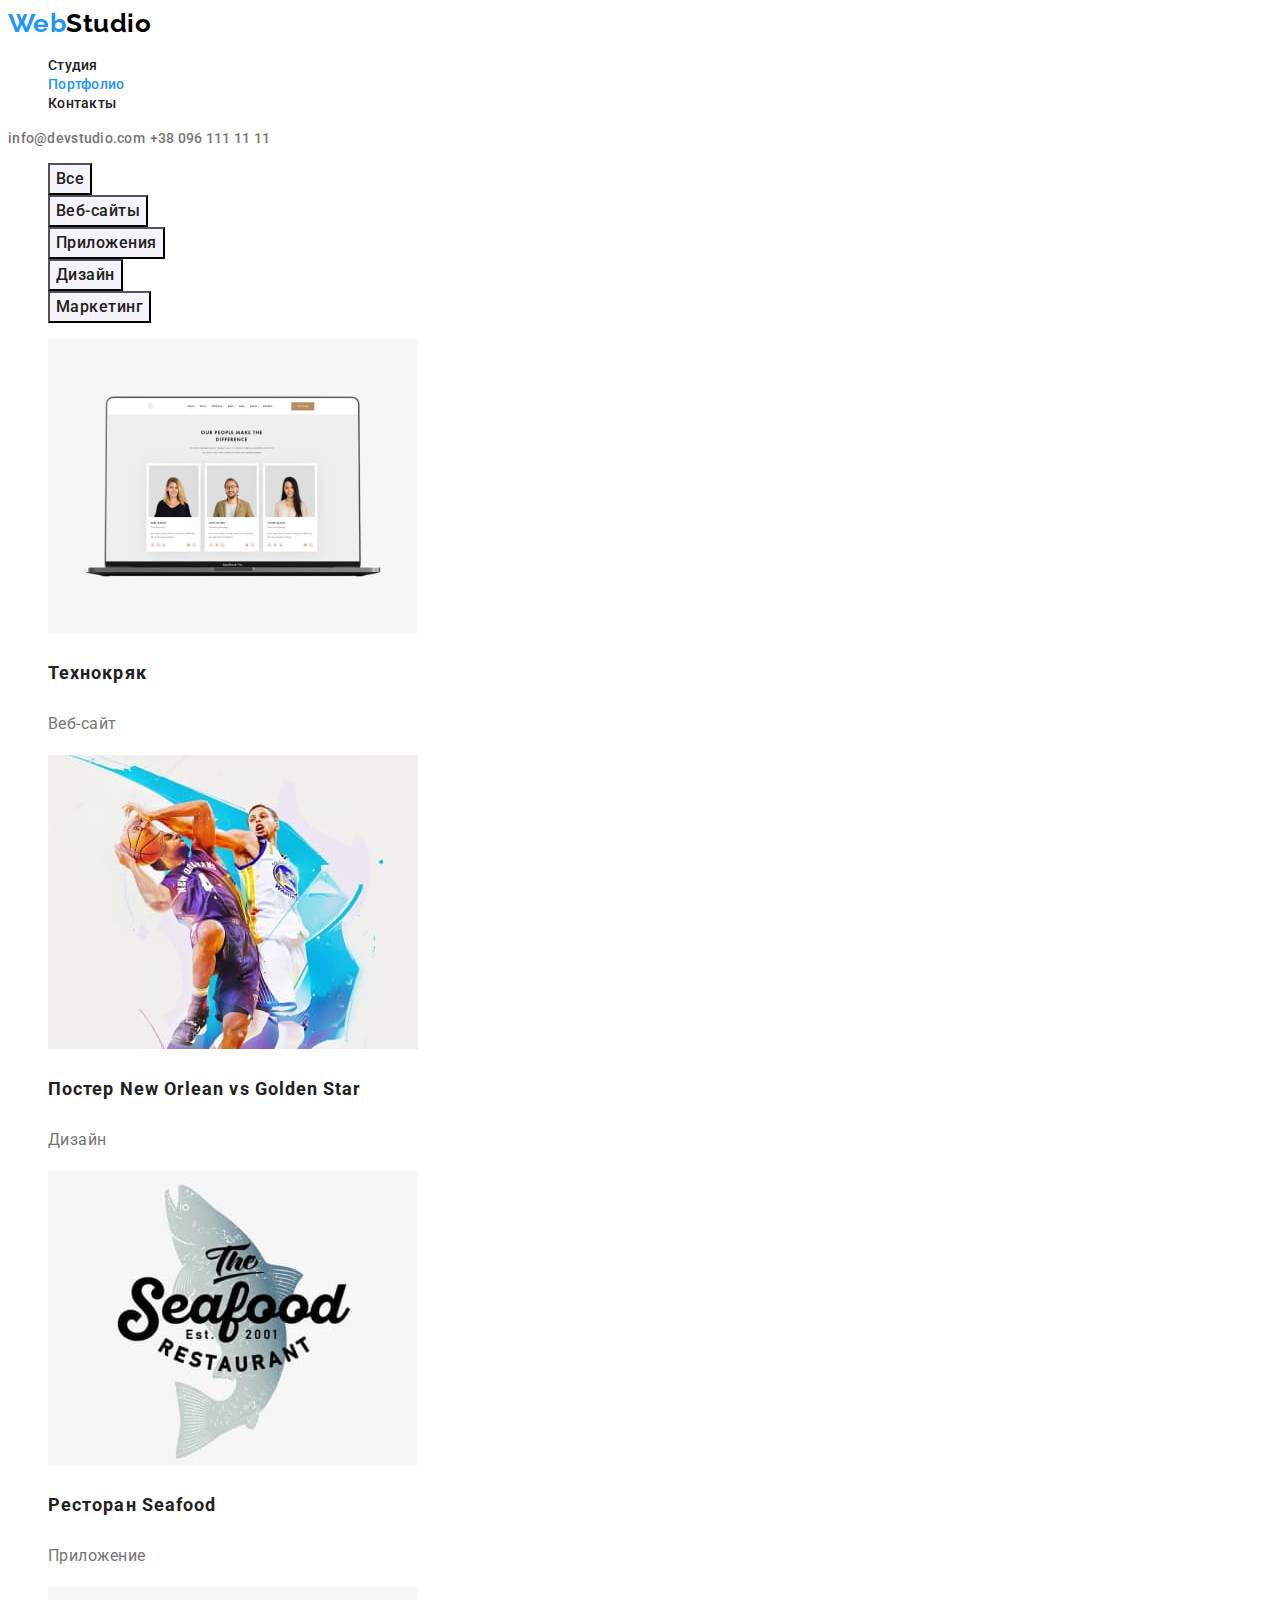
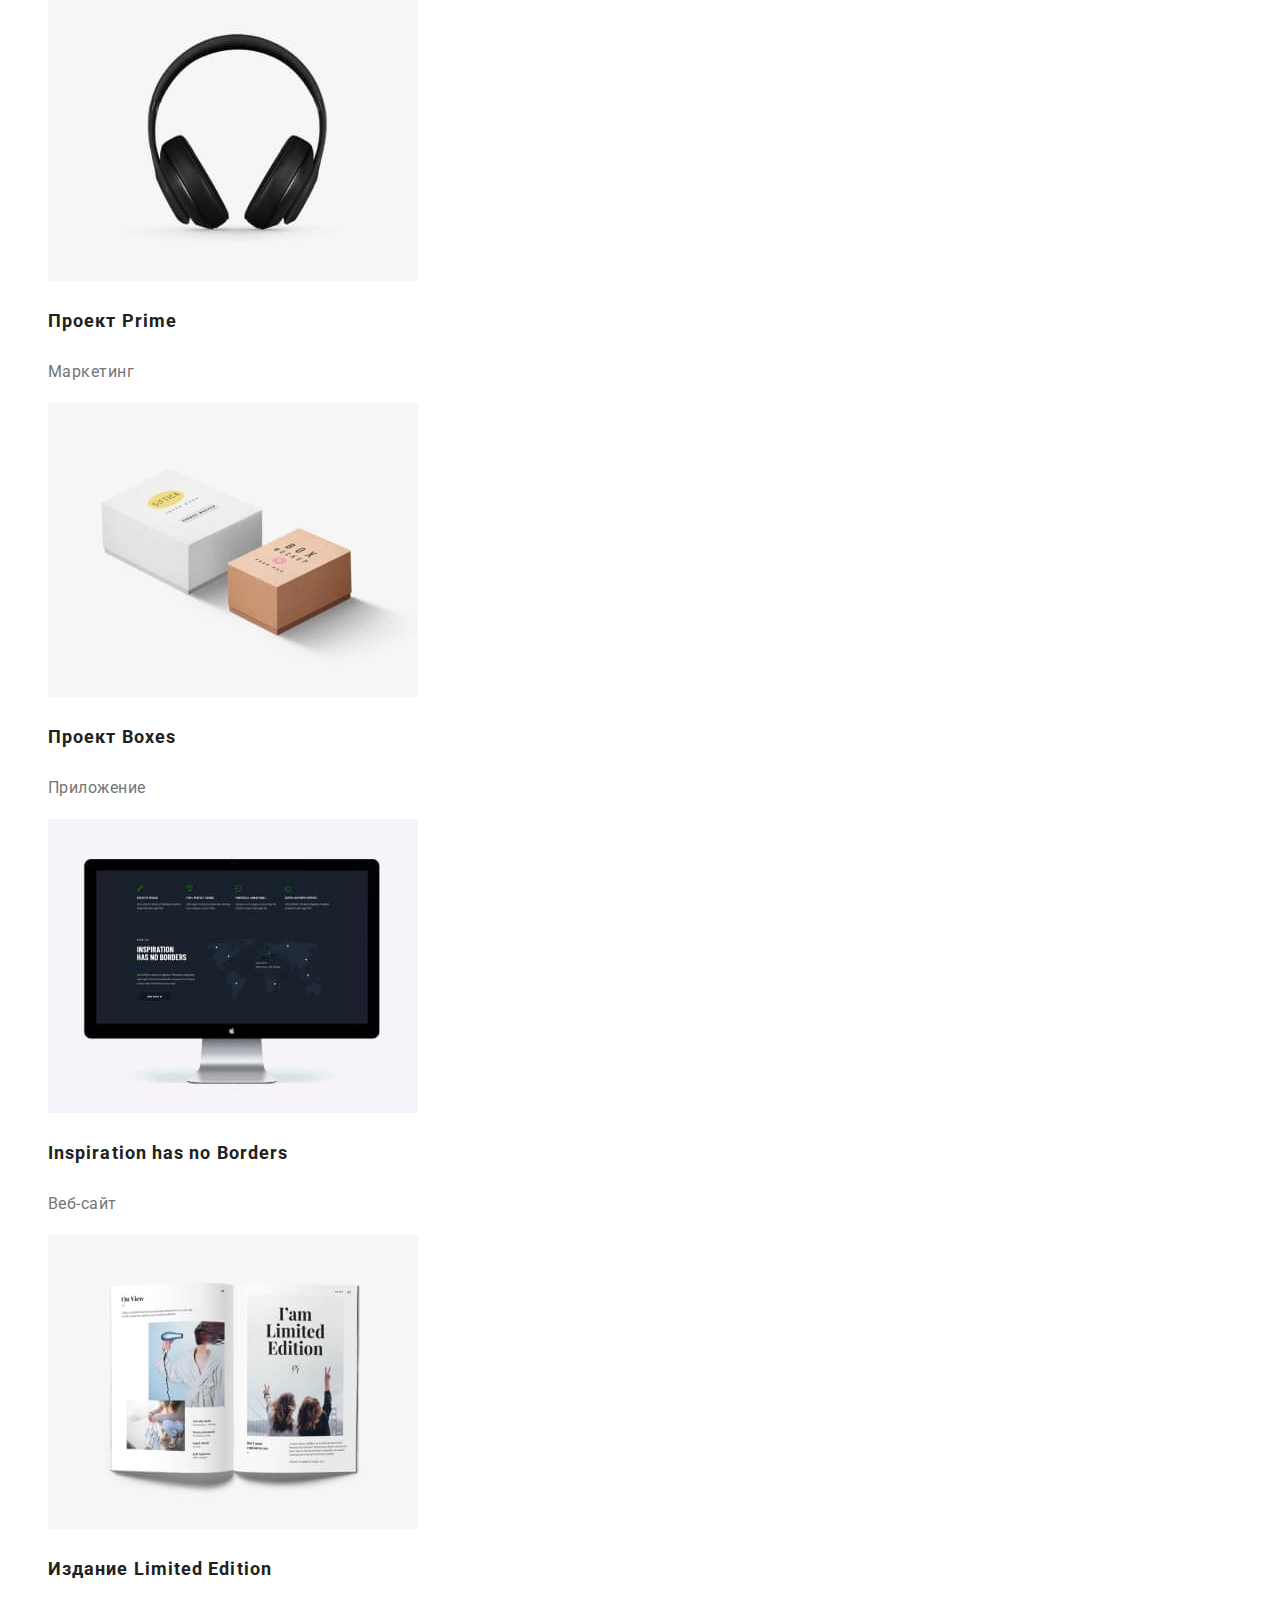
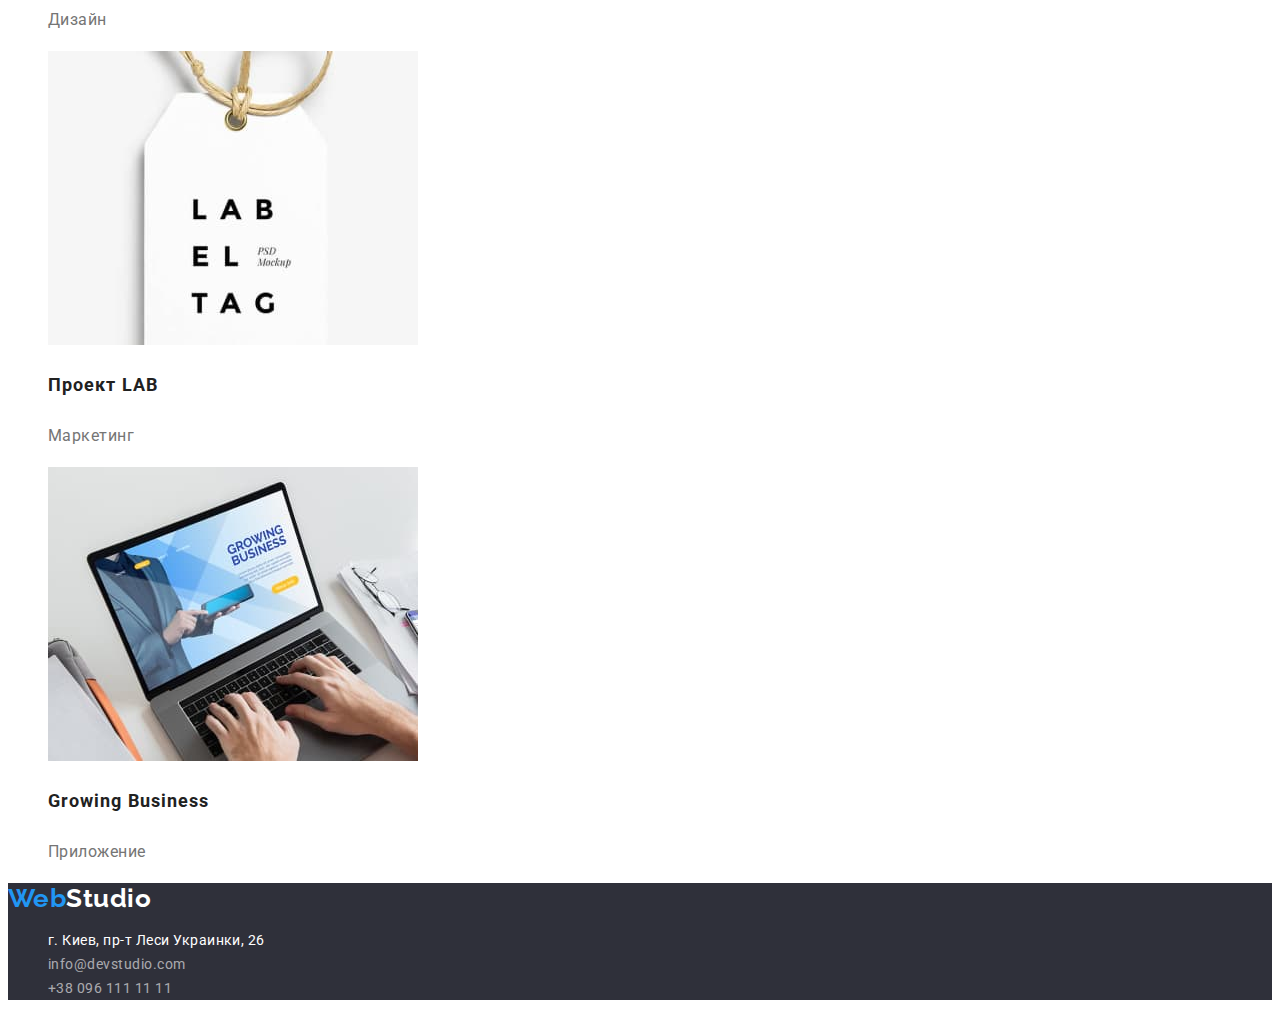
==== portfolio.html @ f166660f "Копирует все файлы и папки дз2" ====
<!DOCTYPE html>
<html lang="ru">

<head>
    <meta charset="UTF-8">
    <meta http-equiv="X-UA-Compatible" content="IE=edge">
    <meta name="viewport" content="width=device-width, initial-scale=1.0">
    <title>Портфолио</title>
    <link rel="preconnect" href="https://fonts.googleapis.com">
    <link rel="preconnect" href="https://fonts.gstatic.com" crossorigin>
    <link href="https://fonts.googleapis.com/css2?family=Raleway:wght@700&family=Roboto:wght@400;500;700;900&display=swap"
        rel="stylesheet">
    <link rel="stylesheet" href="./css/styles.css">   
</head>

<body>
    <header>
        <!--Шапка Сайта-->
        <nav>
            <a href="index.html" class="logo">Web<span class="logo-header">Studio</span></a>
            <ul class="site-nav list">
                <li> <a href="./index.html" class="link">Студия</a></li>
                <li> <a href="./portfolio.html" class="link current">Портфолио</a></li>
                <li> <a href="#" class="link">Контакты</a></li>
            </ul>
        </nav>
        <div class="contacts list">
            <a href="mailto:info@devstudio.com" class="link">info@devstudio.com</a>
            <a href="tel:+380961111111" class="link">+38 096 111 11 11</a>
        </div>
    </header>

    <main>
        <section class="section-potfolio">
            <h1 hidden>Портфолио</h1>
            <!-- Фильтр -->
            <h2 hidden >Фильтр</h2>
                <ul class="filters list">
                    <li><button class="button-primary">Все</button></li>
                    <li><button class="button-primary">Веб-сайты</button></li>
                    <li><button class="button-primary">Приложения</button></li>
                    <li><button class="button-primary">Дизайн</button></li>
                    <li><button class="button-primary">Маркетинг</button></li>
                </ul>
            <!--Деятельность-->       
            <h2 hidden class="activities-title">Направления деятельности</h2>
            <ul class="activities-list list">
                <li> <img class="activities-item-img" src="./images/portfo1.jpg" alt="Ноутбук с изображением троих людей" width="370">
                    <h3 class="activities-title">Технокряк</h3>
                    <p class="activities-item">Веб-сайт</p>
                </li>
                <li> <img class="activities-item-img" src="./images/portfo2.jpg" alt="Два игрока баскетбола" width="370">
                    <h3 class="activities-title">Постер <span lang="en">New Orlean vs Golden Star</span></h3>
                    <p class="activities-item">Дизайн</p>
                </li>
                <li> <img class="activities-item-img" src="./images/portfo3.jpg" alt="Логотип рыбного ресторана" width="370">
                    <h3 class="activities-title">Ресторан <span lang="en">Seafood</span></h3>
                    <p class="activities-item">Приложение</p>
                </li>
                <li> <img class="activities-item-img" src="./images/portfo4.jpg" alt="Наушники" width="370">
                    <h3 class="activities-title">Проект <span lang="en">Prime</span></h3>
                    <p class="activities-item">Маркетинг</p>
                </li>
                <li> <img class="activities-item-img" src="./images/portfo5.jpg" alt="Две коробки на столе" width="370">
                    <h3 class="activities-title">Проект <span lang="en">Boxes</span></h3>
                    <p class="activities-item">Приложение</p>
                </li>
                <li> <img class="activities-item-img" src="./images/portfo6.jpg" alt="Страничка сайта на мониторе" width="370">
                    <h3 class="activities-title" lang="en">Inspiration has no Borders</h3>
                    <p class="activities-item">Веб-сайт</p>
                </li>
                <li> <img class="activities-item-img" src="./images/portfo7.jpg" alt="Журнал в развороте" width="370">
                    <h3 class="activities-title">Издание <span lang="en">Limited Edition</span></h3>
                    <p class="activities-item">Дизайн</p>
                </li>
                <li> <img class="activities-item-img" src="./images/portfo8.jpg" alt="Изображение бирки с надписью" width="370">
                    <h3 class="activities-title">Проект <span lang="en">LAB</span></h3>
                    <p class="activities-item">Маркетинг</p>
                </li>
                <li> <img class="activities-item-img" src="./images/portfo9.jpg" alt="Ноутбук с картинкой рекламы приложения" width="370">
                    <h3 class="activities-title" lang="en">Growing Business</h3>
                    <p class="activities-item">Приложение</p>
                </li>
        
            </ul>
        </section>
    </main>

    <!--Подвал-->
    <footer class="footer">
        <a href="./index.html" class="logo" lang="en">Web<span class="logo-footer">Studio</span></a>
        <address class="footer-address">
            <ul class="footer-contacts list">
                <li><a href="https://goo.gl/maps/nZHNvtM2P8FYW9ou6" class="contacts-address" target="_blank" 
                        rel="noopener noreferrer">г. Киев, пр-т Леси Украинки, 26</a></li>
                <li><a href="mailto:info@devstudio.com" class="contacts-item link">info@devstudio.com</a></li>
                <li><a href="tel:+380961111111" class="contacts-item link">+38 096 111 11 11 </a></li>
            </ul>
    
        </address>
    </footer>


</body>

</html>
---- css/styles.css ----
:root {
  --primary-text-color: #757575;
  --primary-white-color: #ffffff;
  --title-text-color: #212121;
  --akcent-text-color: #2196f3;
  --background-color-btn: #f5f4fa;
  --background-color-footer: #2f303a;
}

/* -------------------Студия------------------- */
body {
  background-color: var(--primary-white-color);
  color: var(--primary-text-color);
  font-family: "Roboto", sans-serif;
  letter-spacing: 0.03em;
}

.list {
  list-style: none;
}
a {
  text-decoration: none;
}
.button {
  cursor: pointer;
}

/* -----------------Logo style---------------- */
.logo {
  color: var(--akcent-text-color);
  font-family: "Raleway", sans-serif;
  font-weight: 700;
  font-size: 26px;
  line-height: calc(31 / 26);
}
.logo-header {
  color: rgba(0, 0, 0, 1);
}
.logo-footer {
  background-color: var(--background-color-footer);
  color: rgba(255, 255, 255, 1);
}

/*------------------- Site nav ----------------*/
.site-nav .link {
  font-weight: 500;
  font-size: 14px;
  line-height: calc(16 / 14);
  letter-spacing: 0.02em;
  color: var(--title-text-color);
}

/*------------------- Contacts ----------------*/
.contacts .link {
  font-weight: 500;
  font-size: 14px;
  line-height: calc(16 / 14);
  letter-spacing: 0.02em;
  color: var(--primary-text-color);
}
.link:hover,
.link:focus,
.link.current {
  color: var(--akcent-text-color);
}

/*----------------- Hero -----------------*/
.hero {
  background-color: var(--background-color-footer);
  text-align: center;
}
.hero-title {
  font-weight: 900;
  font-size: 44px;
  line-height: calc(60 / 44);
  text-align: center;
  letter-spacing: 0.06em;
  text-transform: uppercase;
  color: var(--primary-white-color);
}
.button-secondary {
  display: flex;
  align-items: center;

  font-family: inherit;
  font-weight: 700;
  font-size: 16px;
  line-height: calc(30 / 16);
  text-align: center;
  letter-spacing: 0.06em;
  color: var(--primary-white-color);
  background-color: var(--akcent-text-color);
}

/*----------------- Button ------------------*/

.button-secondary:hover,
.button-secondary:focus {
  color: var(--primary-white-color);
  background-color: #188ce8;
}

/*----------------- Sections --------------*/
.section-title {
  font-weight: 700;
  font-size: 36px;
  line-height: calc(42 / 36);
  text-align: center;
  color: var(--title-text-color);
}

/*------------------ Features -------------*/
.feature-list .feature-title {
  font-style: normal;
  font-weight: 700;
  font-size: 14px;
  line-height: calc(16 / 14);
  text-transform: uppercase;
  color: var(--title-text-color);
}
.feature-list .feature-item {
  font-size: 14px;
  line-height: calc(24 / 14);
  color: var(--primary-text-color);
}

/*------------------- Team -----------------*/
.team-list .team-title {
  font-weight: 500;
  font-size: 16px;
  line-height: calc(19 / 16);
  text-align: center;
  color: var(--title-text-color);
}
.team-list .team-item {
  font-size: 16px;
  line-height: calc(19 / 16);
  text-align: center;
  color: var(--primary-text-color);
}
/*------------------- Footer ----------------*/
.footer {
  background-color: var(--background-color-footer);
}
.footer-contacts {
  font-style: normal;
  font-size: 14px;
  line-height: calc(24 / 14);
  text-decoration: none;
  /* color: var(--primary-white-color); */
}
.contacts-address {
  color: var(--primary-white-color);
}
.contacts-item {
  color: rgba(255, 255, 255, 0.6);
}
/* ____________________________________________ */
/*---------------- Портфолио ------------------*/

.button-primary {
  font-family: inherit;
  font-weight: 500;
  font-size: 16px;
  line-height: calc(26 / 16);
  text-align: center;
  letter-spacing: 0.03em;
  background-color: var(--background-color-btn);
  color: var(--title-text-color);
}
.button-primary:hover,
.button-primary:focus {
  background-color: var(--akcent-text-color);
  color: var(--primary-white-color);
}
/*----------- Направления деятельности --------*/

.activities-title {
  font-weight: 700;
  font-size: 18px;
  line-height: calc(36 / 18);
  letter-spacing: 0.06em;
  color: var(--title-text-color);
}
.activities-item {
  font-size: 16px;
  line-height: calc(30 / 16);
  color: var(--primary-text-color);
}
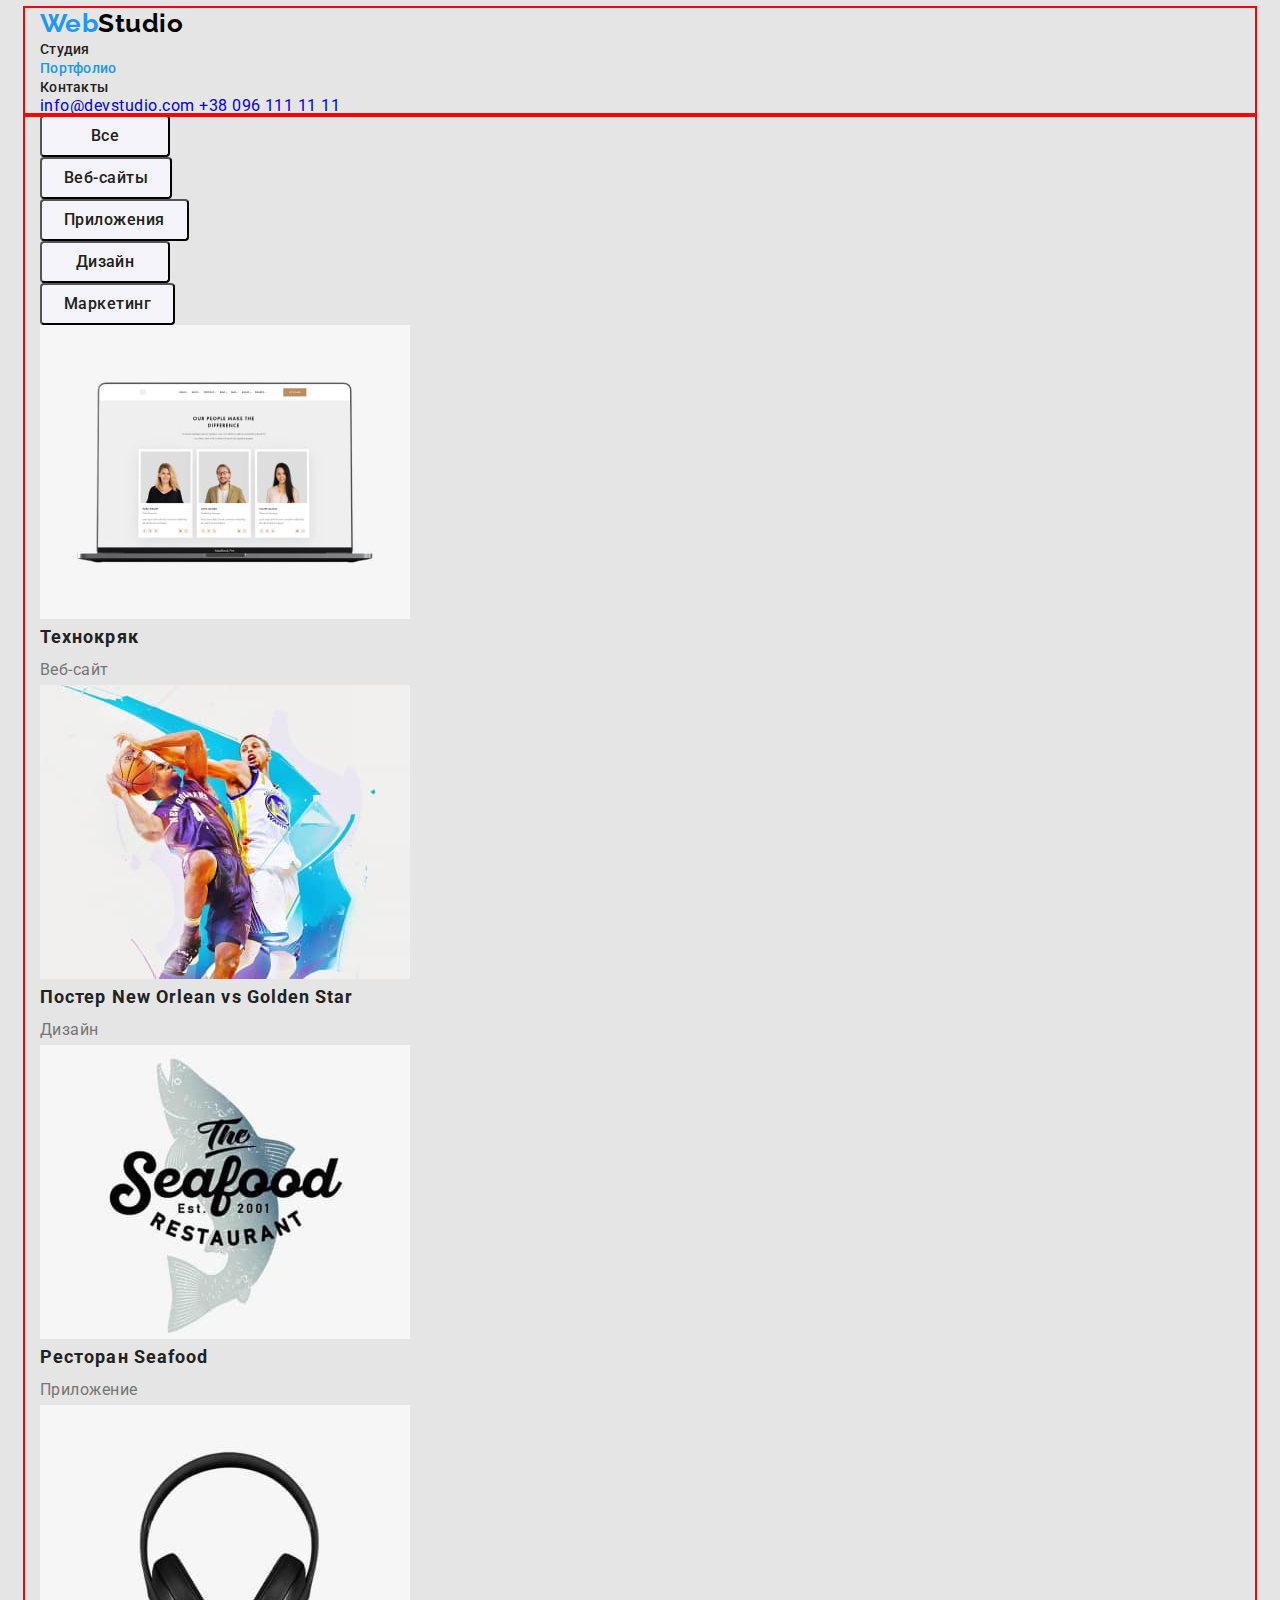
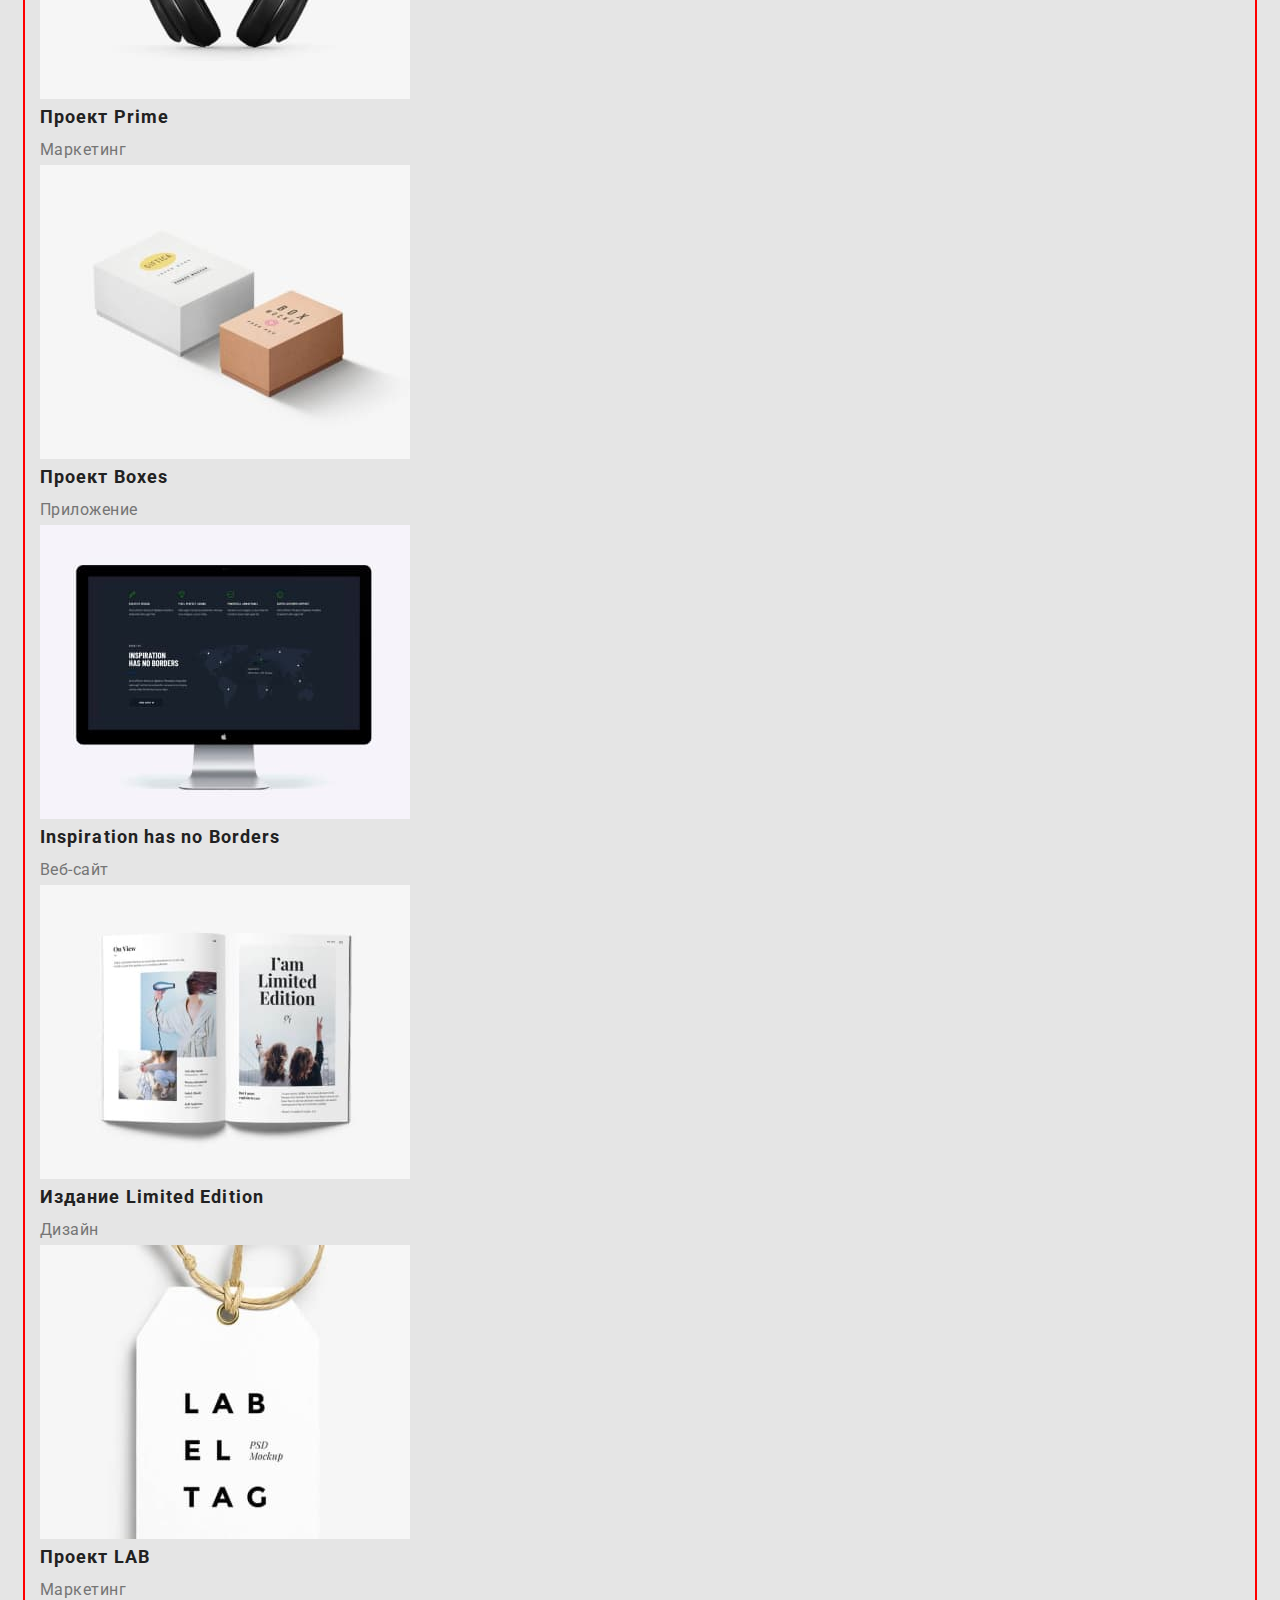
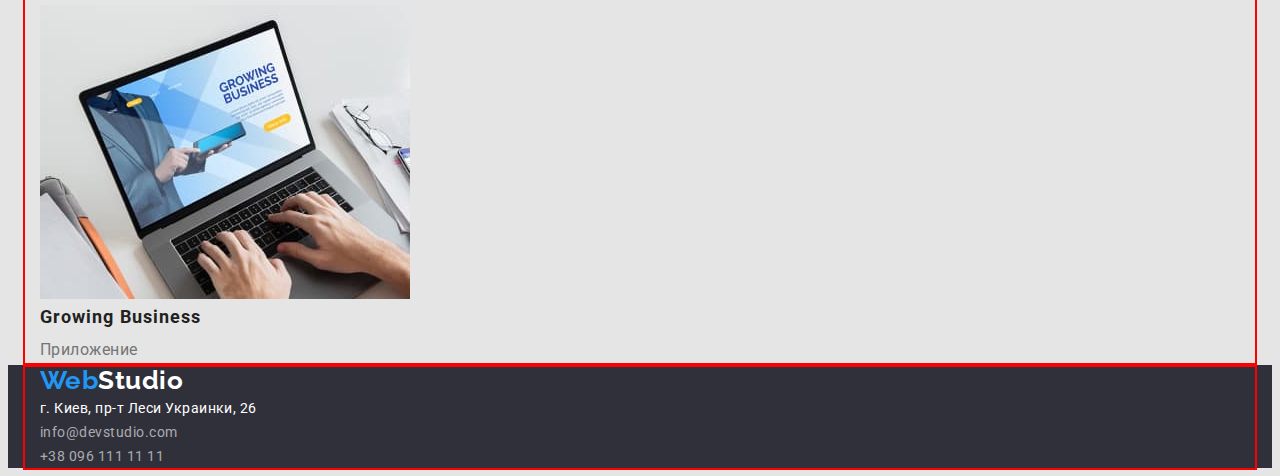
==== commit bd1c9947: "Добавляет блочную структуру документа с отступами" ====
--- a/portfolio.html
+++ b/portfolio.html
@@ -10,92 +10,101 @@
     <link rel="preconnect" href="https://fonts.gstatic.com" crossorigin>
     <link href="https://fonts.googleapis.com/css2?family=Raleway:wght@700&family=Roboto:wght@400;500;700;900&display=swap"
         rel="stylesheet">
+    <link rel="stylesheet" href="https://cdnjs.cloudflare.com/ajax/libs/modern-normalize/1.1.0/modern-normalize.min.css"
+        integrity="sha512-wpPYUAdjBVSE4KJnH1VR1HeZfpl1ub8YT/NKx4PuQ5NmX2tKuGu6U/JRp5y+Y8XG2tV+wKQpNHVUX03MfMFn9Q=="
+        crossorigin="anonymous" referrerpolicy="no-referrer" />
     <link rel="stylesheet" href="./css/styles.css">   
 </head>
 
 <body>
     <header>
+        <div class="container">
         <!--Шапка Сайта-->
-        <nav>
-            <a href="index.html" class="logo">Web<span class="logo-header">Studio</span></a>
-            <ul class="site-nav list">
-                <li> <a href="./index.html" class="link">Студия</a></li>
-                <li> <a href="./portfolio.html" class="link current">Портфолио</a></li>
-                <li> <a href="#" class="link">Контакты</a></li>
-            </ul>
-        </nav>
-        <div class="contacts list">
-            <a href="mailto:info@devstudio.com" class="link">info@devstudio.com</a>
-            <a href="tel:+380961111111" class="link">+38 096 111 11 11</a>
+            <nav>
+                <a href="index.html" class="logo">Web<span class="logo-header">Studio</span></a>
+                <ul class="site-nav list">
+                    <li> <a href="./index.html" class="link">Студия</a></li>
+                    <li> <a href="./portfolio.html" class="link current">Портфолио</a></li>
+                    <li> <a href="#" class="link">Контакты</a></li>
+                </ul>
+            </nav>
+            <div class="contacts list">
+                <a href="mailto:info@devstudio.com" class="link">info@devstudio.com</a>
+                <a href="tel:+380961111111" class="link">+38 096 111 11 11</a>
+            </div>
         </div>
     </header>
 
     <main>
-        <section class="section-potfolio">
-            <h1 hidden>Портфолио</h1>
-            <!-- Фильтр -->
-            <h2 hidden >Фильтр</h2>
-                <ul class="filters list">
-                    <li><button class="button-primary">Все</button></li>
-                    <li><button class="button-primary">Веб-сайты</button></li>
-                    <li><button class="button-primary">Приложения</button></li>
-                    <li><button class="button-primary">Дизайн</button></li>
-                    <li><button class="button-primary">Маркетинг</button></li>
+        <div class="container">
+            <section class="section-potfolio">
+                <h1 hidden>Портфолио</h1>
+                <!-- Фильтр -->
+                <h2 hidden >Фильтр</h2>
+                    <ul class="filters list">
+                        <li><button class="button primary">Все</button></li>
+                        <li><button class="button primary">Веб-сайты</button></li>
+                        <li><button class="button primary">Приложения</button></li>
+                        <li><button class="button primary">Дизайн</button></li>
+                        <li><button class="button primary">Маркетинг</button></li>
+                    </ul>
+                <!--Деятельность-->       
+                <h2 hidden class="activities-title">Направления деятельности</h2>
+                <ul class="activities-list list">
+                    <li> <img class="activities-item-img" src="./images/portfo1.jpg" alt="Ноутбук с изображением троих людей" width="370">
+                        <h3 class="activities-item-title">Технокряк</h3>
+                        <p class="activities-item-text">Веб-сайт</p>
+                    </li>
+                    <li> <img class="activities-item-img" src="./images/portfo2.jpg" alt="Два игрока баскетбола" width="370">
+                        <h3 class="activities-item-title">Постер <span lang="en">New Orlean vs Golden Star</span></h3>
+                        <p class="activities-item-text">Дизайн</p>
+                    </li>
+                    <li> <img class="activities-item-img" src="./images/portfo3.jpg" alt="Логотип рыбного ресторана" width="370">
+                        <h3 class="activities-item-title">Ресторан <span lang="en">Seafood</span></h3>
+                        <p class="activities-item-text">Приложение</p>
+                    </li>
+                    <li> <img class="activities-item-img" src="./images/portfo4.jpg" alt="Наушники" width="370">
+                        <h3 class="activities-item-title">Проект <span lang="en">Prime</span></h3>
+                        <p class="activities-item-text">Маркетинг</p>
+                    </li>
+                    <li> <img class="activities-item-img" src="./images/portfo5.jpg" alt="Две коробки на столе" width="370">
+                        <h3 class="activities-item-title">Проект <span lang="en">Boxes</span></h3>
+                        <p class="activities-item-text">Приложение</p>
+                    </li>
+                    <li> <img class="activities-item-img" src="./images/portfo6.jpg" alt="Страничка сайта на мониторе" width="370">
+                        <h3 class="activities-item-title" lang="en">Inspiration has no Borders</h3>
+                        <p class="activities-item-text">Веб-сайт</p>
+                    </li>
+                    <li> <img class="activities-item-img" src="./images/portfo7.jpg" alt="Журнал в развороте" width="370">
+                        <h3 class="activities-item-title">Издание <span lang="en">Limited Edition</span></h3>
+                        <p class="activities-item-text">Дизайн</p>
+                    </li>
+                    <li> <img class="activities-item-img" src="./images/portfo8.jpg" alt="Изображение бирки с надписью" width="370">
+                        <h3 class="activities-item-title">Проект <span lang="en">LAB</span></h3>
+                        <p class="activities-item-text">Маркетинг</p>
+                    </li>
+                    <li> <img class="activities-item-img" src="./images/portfo9.jpg" alt="Ноутбук с картинкой рекламы приложения" width="370">
+                        <h3 class="activities-item-title" lang="en">Growing Business</h3>
+                        <p class="activities-item-text">Приложение</p>
+                    </li>
+            
                 </ul>
-            <!--Деятельность-->       
-            <h2 hidden class="activities-title">Направления деятельности</h2>
-            <ul class="activities-list list">
-                <li> <img class="activities-item-img" src="./images/portfo1.jpg" alt="Ноутбук с изображением троих людей" width="370">
-                    <h3 class="activities-title">Технокряк</h3>
-                    <p class="activities-item">Веб-сайт</p>
-                </li>
-                <li> <img class="activities-item-img" src="./images/portfo2.jpg" alt="Два игрока баскетбола" width="370">
-                    <h3 class="activities-title">Постер <span lang="en">New Orlean vs Golden Star</span></h3>
-                    <p class="activities-item">Дизайн</p>
-                </li>
-                <li> <img class="activities-item-img" src="./images/portfo3.jpg" alt="Логотип рыбного ресторана" width="370">
-                    <h3 class="activities-title">Ресторан <span lang="en">Seafood</span></h3>
-                    <p class="activities-item">Приложение</p>
-                </li>
-                <li> <img class="activities-item-img" src="./images/portfo4.jpg" alt="Наушники" width="370">
-                    <h3 class="activities-title">Проект <span lang="en">Prime</span></h3>
-                    <p class="activities-item">Маркетинг</p>
-                </li>
-                <li> <img class="activities-item-img" src="./images/portfo5.jpg" alt="Две коробки на столе" width="370">
-                    <h3 class="activities-title">Проект <span lang="en">Boxes</span></h3>
-                    <p class="activities-item">Приложение</p>
-                </li>
-                <li> <img class="activities-item-img" src="./images/portfo6.jpg" alt="Страничка сайта на мониторе" width="370">
-                    <h3 class="activities-title" lang="en">Inspiration has no Borders</h3>
-                    <p class="activities-item">Веб-сайт</p>
-                </li>
-                <li> <img class="activities-item-img" src="./images/portfo7.jpg" alt="Журнал в развороте" width="370">
-                    <h3 class="activities-title">Издание <span lang="en">Limited Edition</span></h3>
-                    <p class="activities-item">Дизайн</p>
-                </li>
-                <li> <img class="activities-item-img" src="./images/portfo8.jpg" alt="Изображение бирки с надписью" width="370">
-                    <h3 class="activities-title">Проект <span lang="en">LAB</span></h3>
-                    <p class="activities-item">Маркетинг</p>
-                </li>
-                <li> <img class="activities-item-img" src="./images/portfo9.jpg" alt="Ноутбук с картинкой рекламы приложения" width="370">
-                    <h3 class="activities-title" lang="en">Growing Business</h3>
-                    <p class="activities-item">Приложение</p>
-                </li>
-        
-            </ul>
-        </section>
+            </section>
+        </div>
     </main>
 
     <!--Подвал-->
     <footer class="footer">
-        <a href="./index.html" class="logo" lang="en">Web<span class="logo-footer">Studio</span></a>
-        <address class="footer-address">
-            <ul class="footer-contacts list">
-                <li><a href="https://goo.gl/maps/nZHNvtM2P8FYW9ou6" class="contacts-address" target="_blank" 
-                        rel="noopener noreferrer">г. Киев, пр-т Леси Украинки, 26</a></li>
-                <li><a href="mailto:info@devstudio.com" class="contacts-item link">info@devstudio.com</a></li>
-                <li><a href="tel:+380961111111" class="contacts-item link">+38 096 111 11 11 </a></li>
-            </ul>
+        <div class="container">
+            <a href="./index.html" class="logo" lang="en">Web<span class="logo-footer">Studio</span></a>
+            <address class="footer-address">
+                <ul class="footer-contacts list">
+                    <li><a href="https://goo.gl/maps/nZHNvtM2P8FYW9ou6" class="contacts-address" target="_blank" 
+                            rel="noopener noreferrer">г. Киев, пр-т Леси Украинки, 26</a></li>
+                    <li><a href="mailto:info@devstudio.com" class="contacts-item link">info@devstudio.com</a></li>
+                    <li><a href="tel:+380961111111" class="contacts-item link">+38 096 111 11 11 </a></li>
+                </ul>
+        </div>
     
         </address>
     </footer>
--- a/css/styles.css
+++ b/css/styles.css
@@ -4,12 +4,31 @@
   --title-text-color: #212121;
   --akcent-text-color: #2196f3;
   --background-color-btn: #f5f4fa;
+  --background-color-body: #e5e5e5;
+  --background-color-header: #ffffff;
   --background-color-footer: #2f303a;
 }
 
-/* -------------------Студия------------------- */
+p,
+h1,
+h2,
+h3,
+h4,
+h5,
+h6 {
+  margin: 0;
+}
+ul {
+  margin: 0;
+  padding: 0;
+}
+img {
+  display: block;
+}
+
+/* ---------------Студия-------------- */
 body {
-  background-color: var(--primary-white-color);
+  background-color: var(--background-color-body);
   color: var(--primary-text-color);
   font-family: "Roboto", sans-serif;
   letter-spacing: 0.03em;
@@ -21,11 +40,23 @@
 a {
   text-decoration: none;
 }
+.container {
+  width: 1200px;
+  padding-left: 15px;
+  padding-right: 15px;
+  margin: 0 auto;
+  outline: 2px solid red;
+}
+
 .button {
+  display: inline-block;
   cursor: pointer;
-}
-
-/* -----------------Logo style---------------- */
+  border-radius: 4px;
+  min-width: 130px;
+  text-align: center;
+}
+
+/* --------------Logo style------------- */
 .logo {
   color: var(--akcent-text-color);
   font-family: "Raleway", sans-serif;
@@ -41,7 +72,14 @@
   color: rgba(255, 255, 255, 1);
 }
 
-/*------------------- Site nav ----------------*/
+/*-------------- Header --------------*/
+/* .page-header {
+  display: inline-block;
+  width: 1600px;
+  height: 80px;
+  background-color: var(--background-color-header);
+} */
+/*-------------- Site nav --------------*/
 .site-nav .link {
   font-weight: 500;
   font-size: 14px;
@@ -50,26 +88,33 @@
   color: var(--title-text-color);
 }
 
-/*------------------- Contacts ----------------*/
-.contacts .link {
+/*-------------- Contacts --------------*/
+.header-contacts .link {
   font-weight: 500;
   font-size: 14px;
   line-height: calc(16 / 14);
   letter-spacing: 0.02em;
   color: var(--primary-text-color);
-}
+  background-color: var(--background-color-header);
+}
+/* .header-contacts {
+  display: inline-block;
+  margin: 0 auto;
+  text-decoration: none;
+} */
+
 .link:hover,
 .link:focus,
 .link.current {
   color: var(--akcent-text-color);
 }
 
-/*----------------- Hero -----------------*/
+/*---------------- Hero ----------------*/
 .hero {
   background-color: var(--background-color-footer);
   text-align: center;
 }
-.hero-title {
+.hero-section-title {
   font-weight: 900;
   font-size: 44px;
   line-height: calc(60 / 44);
@@ -78,9 +123,11 @@
   text-transform: uppercase;
   color: var(--primary-white-color);
 }
-.button-secondary {
+.button.secondary {
   display: flex;
   align-items: center;
+  text-align: center;
+  padding: 10px 32px;
 
   font-family: inherit;
   font-weight: 700;
@@ -92,7 +139,7 @@
   background-color: var(--akcent-text-color);
 }
 
-/*----------------- Button ------------------*/
+/*---------------- Button ----------------*/
 
 .button-secondary:hover,
 .button-secondary:focus {
@@ -110,35 +157,39 @@
 }
 
 /*------------------ Features -------------*/
-.feature-list .feature-title {
-  font-style: normal;
+.feature-list .feature-item-title {
   font-weight: 700;
   font-size: 14px;
   line-height: calc(16 / 14);
   text-transform: uppercase;
   color: var(--title-text-color);
 }
-.feature-list .feature-item {
+.feature-list .feature-item-text {
   font-size: 14px;
   line-height: calc(24 / 14);
   color: var(--primary-text-color);
 }
 
 /*------------------- Team -----------------*/
-.team-list .team-title {
-  font-weight: 500;
+.team-list {
   font-size: 16px;
   line-height: calc(19 / 16);
   text-align: center;
-  color: var(--title-text-color);
-}
-.team-list .team-item {
-  font-size: 16px;
-  line-height: calc(19 / 16);
-  text-align: center;
-  color: var(--primary-text-color);
-}
-/*------------------- Footer ----------------*/
+}
+.team-item-title {
+  font-weight: 500;
+  margin-bottom: 8px;
+  color: var(--title-text-color);
+}
+.team-item-text {
+  color: var(--primary-text-color);
+}
+.team-item-content {
+  padding-top: 30px;
+  background-color: var(--background-color-header);
+}
+
+/*------------------ Footer ---------------*/
 .footer {
   background-color: var(--background-color-footer);
 }
@@ -147,7 +198,6 @@
   font-size: 14px;
   line-height: calc(24 / 14);
   text-decoration: none;
-  /* color: var(--primary-white-color); */
 }
 .contacts-address {
   color: var(--primary-white-color);
@@ -158,7 +208,9 @@
 /* ____________________________________________ */
 /*---------------- Портфолио ------------------*/
 
-.button-primary {
+.button.primary {
+  padding: 6px 22px;
+
   font-family: inherit;
   font-weight: 500;
   font-size: 16px;
@@ -173,16 +225,16 @@
   background-color: var(--akcent-text-color);
   color: var(--primary-white-color);
 }
-/*----------- Направления деятельности --------*/
-
-.activities-title {
+/*--------- Направления деятельности --------*/
+
+.activities-item-title {
   font-weight: 700;
   font-size: 18px;
   line-height: calc(36 / 18);
   letter-spacing: 0.06em;
   color: var(--title-text-color);
 }
-.activities-item {
+.activities-item-text {
   font-size: 16px;
   line-height: calc(30 / 16);
   color: var(--primary-text-color);
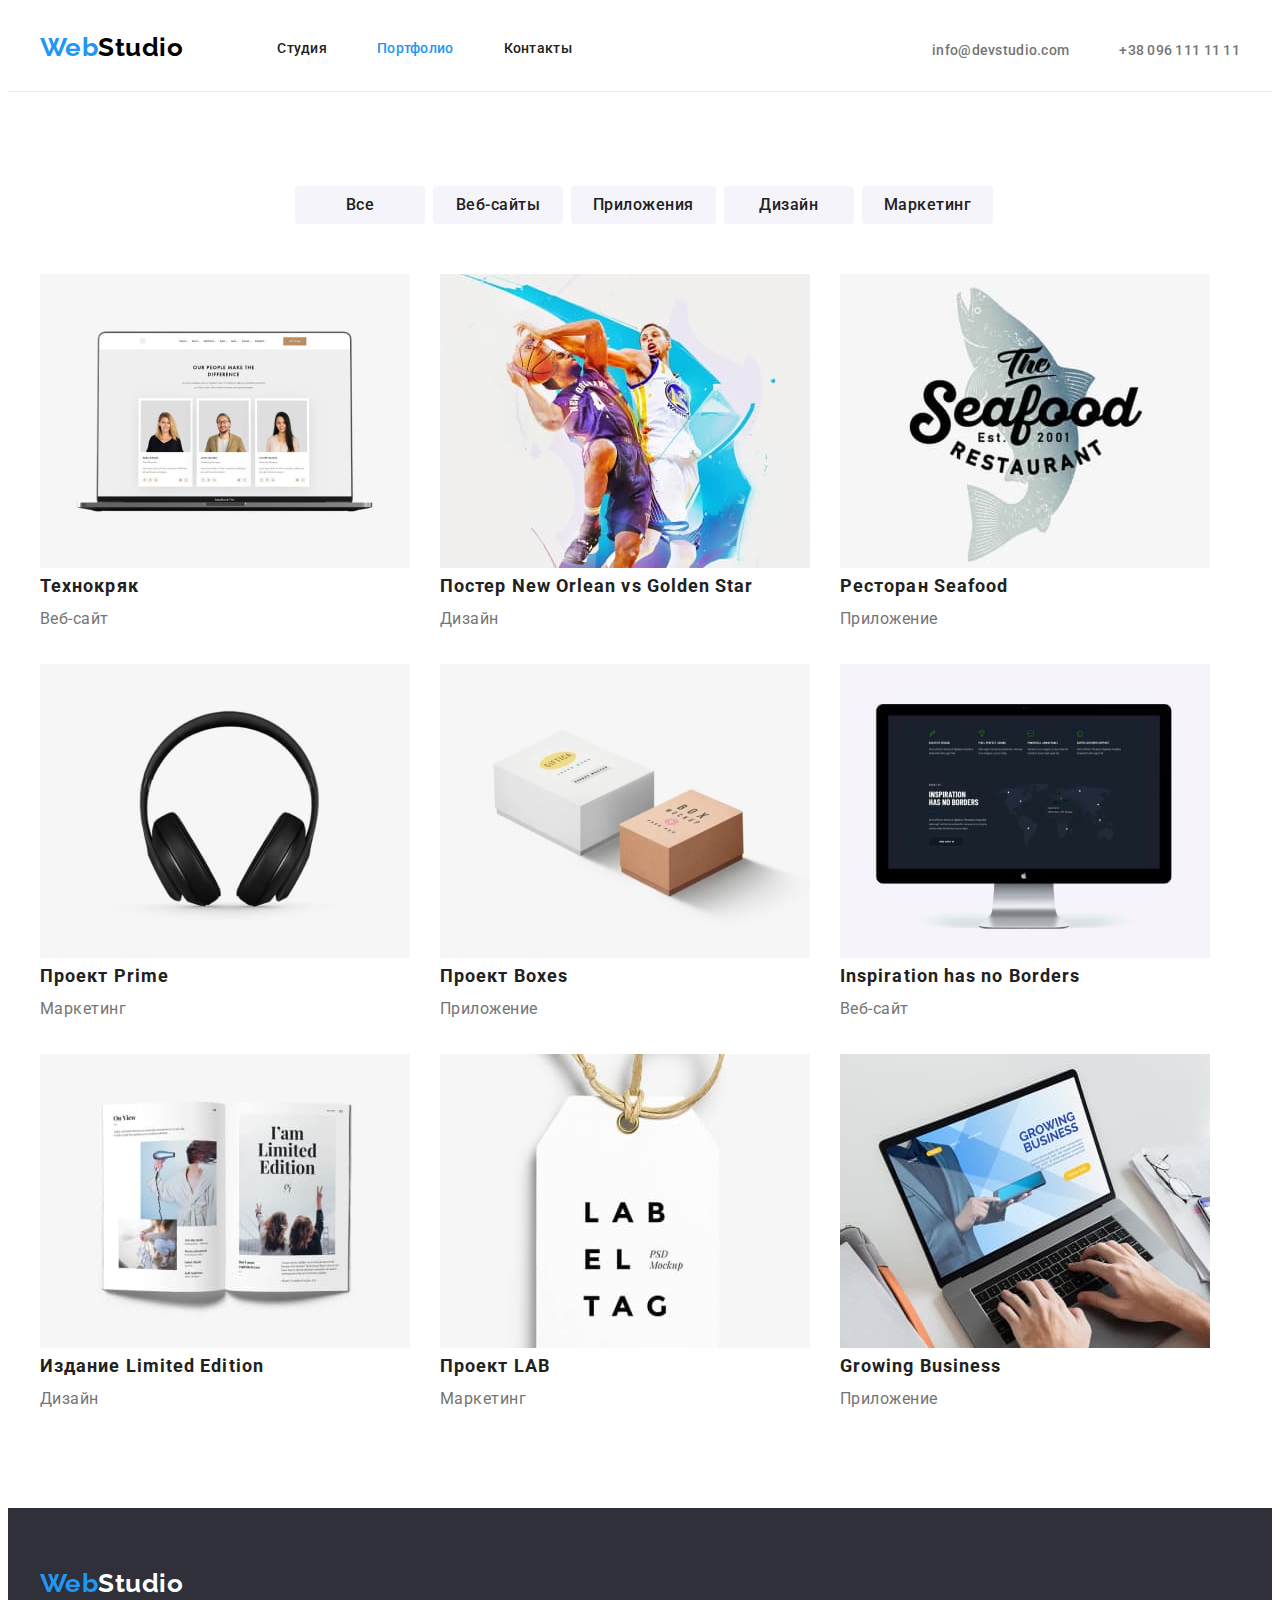
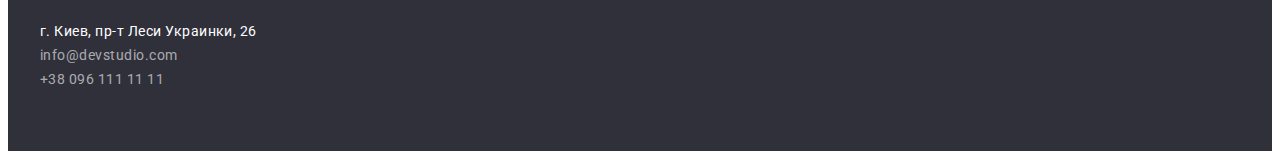
==== commit 66a25ace: "Добавляет блоки и флексы" ====
--- a/portfolio.html
+++ b/portfolio.html
@@ -17,99 +17,96 @@
 </head>
 
 <body>
-    <header>
-        <div class="container">
-        <!--Шапка Сайта-->
-            <nav>
+    <!--Шапка Сайта-->
+    <header class="page-header">
+        <div class="container main-nav">
+            <nav class="main-nav-list">
                 <a href="index.html" class="logo">Web<span class="logo-header">Studio</span></a>
                 <ul class="site-nav list">
-                    <li> <a href="./index.html" class="link">Студия</a></li>
-                    <li> <a href="./portfolio.html" class="link current">Портфолио</a></li>
-                    <li> <a href="#" class="link">Контакты</a></li>
+                    <li class="item"><a href="./index.html" class="link">Студия</a></li>
+                    <li class="item"><a href="./portfolio.html" class="link current">Портфолио</a></li>
+                    <li class="item"><a href="#" class="link">Контакты</a></li>
                 </ul>
             </nav>
-            <div class="contacts list">
-                <a href="mailto:info@devstudio.com" class="link">info@devstudio.com</a>
-                <a href="tel:+380961111111" class="link">+38 096 111 11 11</a>
-            </div>
+            <ul class="header-contacts list">
+                <li class="item"><a href="mailto:info@devstudio.com" class="link">info@devstudio.com</a></li>
+                <li class="item"><a href="tel:+380961111111" class="link">+38 096 111 11 11</a></li>
+            </ul>
         </div>
     </header>
 
     <main>
-        <div class="container">
-            <section class="section-potfolio">
+        
+        <section class="section potfolio">
+            <div class="container">
                 <h1 hidden>Портфолио</h1>
                 <!-- Фильтр -->
                 <h2 hidden >Фильтр</h2>
-                    <ul class="filters list">
-                        <li><button class="button primary">Все</button></li>
-                        <li><button class="button primary">Веб-сайты</button></li>
-                        <li><button class="button primary">Приложения</button></li>
-                        <li><button class="button primary">Дизайн</button></li>
-                        <li><button class="button primary">Маркетинг</button></li>
+                    <ul class="filters-list list">
+                        <li class="item"><button type="button"  class="button primary">Все</button></li>
+                        <li class="item"><button type="button"  class="button primary">Веб-сайты</button></li>
+                        <li class="item"><button type="button"  class="button primary">Приложения</button></li>
+                        <li class="item"><button type="button"  class="button primary">Дизайн</button></li>
+                        <li class="item"><button type="button"  class="button primary">Маркетинг</button></li>
                     </ul>
                 <!--Деятельность-->       
                 <h2 hidden class="activities-title">Направления деятельности</h2>
+
                 <ul class="activities-list list">
-                    <li> <img class="activities-item-img" src="./images/portfo1.jpg" alt="Ноутбук с изображением троих людей" width="370">
+                    <li class="item"> <img class="activities-item-img" src="./images/portfo1.jpg" alt="Ноутбук с изображением троих людей" width="370">
                         <h3 class="activities-item-title">Технокряк</h3>
                         <p class="activities-item-text">Веб-сайт</p>
                     </li>
-                    <li> <img class="activities-item-img" src="./images/portfo2.jpg" alt="Два игрока баскетбола" width="370">
+                    <li class="item"> <img class="activities-item-img" src="./images/portfo2.jpg" alt="Два игрока баскетбола" width="370">
                         <h3 class="activities-item-title">Постер <span lang="en">New Orlean vs Golden Star</span></h3>
                         <p class="activities-item-text">Дизайн</p>
                     </li>
-                    <li> <img class="activities-item-img" src="./images/portfo3.jpg" alt="Логотип рыбного ресторана" width="370">
+                    <li class="item"> <img class="activities-item-img" src="./images/portfo3.jpg" alt="Логотип рыбного ресторана" width="370">
                         <h3 class="activities-item-title">Ресторан <span lang="en">Seafood</span></h3>
                         <p class="activities-item-text">Приложение</p>
                     </li>
-                    <li> <img class="activities-item-img" src="./images/portfo4.jpg" alt="Наушники" width="370">
+                    <li class="item"> <img class="activities-item-img" src="./images/portfo4.jpg" alt="Наушники" width="370">
                         <h3 class="activities-item-title">Проект <span lang="en">Prime</span></h3>
                         <p class="activities-item-text">Маркетинг</p>
                     </li>
-                    <li> <img class="activities-item-img" src="./images/portfo5.jpg" alt="Две коробки на столе" width="370">
-                        <h3 class="activities-item-title">Проект <span lang="en">Boxes</span></h3>
+                    <li class="item"> <img class="activities-item-img" src="./images/portfo5.jpg" alt="Две коробки на столе" width="370">
+                       <h3 class="activities-item-title">Проект <span lang="en">Boxes</span></h3>
                         <p class="activities-item-text">Приложение</p>
                     </li>
-                    <li> <img class="activities-item-img" src="./images/portfo6.jpg" alt="Страничка сайта на мониторе" width="370">
+                    <li class="item"> <img class="activities-item-img" src="./images/portfo6.jpg" alt="Страничка сайта на мониторе" width="370">
                         <h3 class="activities-item-title" lang="en">Inspiration has no Borders</h3>
                         <p class="activities-item-text">Веб-сайт</p>
                     </li>
-                    <li> <img class="activities-item-img" src="./images/portfo7.jpg" alt="Журнал в развороте" width="370">
+                    <li class="item"> <img class="activities-item-img" src="./images/portfo7.jpg" alt="Журнал в развороте" width="370">
                         <h3 class="activities-item-title">Издание <span lang="en">Limited Edition</span></h3>
                         <p class="activities-item-text">Дизайн</p>
                     </li>
-                    <li> <img class="activities-item-img" src="./images/portfo8.jpg" alt="Изображение бирки с надписью" width="370">
+                    <li class="item"> <img class="activities-item-img" src="./images/portfo8.jpg" alt="Изображение бирки с надписью" width="370">
                         <h3 class="activities-item-title">Проект <span lang="en">LAB</span></h3>
                         <p class="activities-item-text">Маркетинг</p>
                     </li>
-                    <li> <img class="activities-item-img" src="./images/portfo9.jpg" alt="Ноутбук с картинкой рекламы приложения" width="370">
+                    <li class="item"> <img class="activities-item-img" src="./images/portfo9.jpg" alt="Ноутбук с картинкой рекламы приложения" width="370">
                         <h3 class="activities-item-title" lang="en">Growing Business</h3>
                         <p class="activities-item-text">Приложение</p>
-                    </li>
-            
+                    </li>        
                 </ul>
-            </section>
-        </div>
+            </div>
+        </section>
     </main>
-
-    <!--Подвал-->
-    <footer class="footer">
-        <div class="container">
-            <a href="./index.html" class="logo" lang="en">Web<span class="logo-footer">Studio</span></a>
-            <address class="footer-address">
-                <ul class="footer-contacts list">
-                    <li><a href="https://goo.gl/maps/nZHNvtM2P8FYW9ou6" class="contacts-address" target="_blank" 
-                            rel="noopener noreferrer">г. Киев, пр-т Леси Украинки, 26</a></li>
-                    <li><a href="mailto:info@devstudio.com" class="contacts-item link">info@devstudio.com</a></li>
-                    <li><a href="tel:+380961111111" class="contacts-item link">+38 096 111 11 11 </a></li>
-                </ul>
-        </div>
+        <!--Подвал-->
+        <footer class="footer">
+            <div class="container">
+                <a href="./index.html" class="logo" lang="en">Web<span class="logo-footer">Studio</span></a>
+                <address>
+                    <ul class="footer-contacts list">
+                        <li><a href="https://goo.gl/maps/nZHNvtM2P8FYW9ou6" class="contacts-address" target="_blank"
+                                rel="noopener noreferrer">г. Киев, пр-т Леси Украинки, 26</a></li>
+                        <li><a href="mailto:info@devstudio.com" class="contacts-item link">info@devstudio.com</a></li>
+                        <li><a href="tel:+380961111111" class="contacts-item link">+38 096 111 11 11 </a></li>
+                    </ul>
+                </address>
+            </div>
+        </footer>
+    </body>
     
-        </address>
-    </footer>
-
-
-</body>
-
-</html>+    </html>--- a/css/styles.css
+++ b/css/styles.css
@@ -1,12 +1,13 @@
 :root {
   --primary-text-color: #757575;
-  --primary-white-color: #ffffff;
+  --secondary-text-color: #ffffff;
   --title-text-color: #212121;
   --akcent-text-color: #2196f3;
   --background-color-btn: #f5f4fa;
-  --background-color-body: #e5e5e5;
-  --background-color-header: #ffffff;
+  --background-color-body: #ffffff;
   --background-color-footer: #2f303a;
+  --card-shadows: 0px 1px 3px rgba(0, 0, 0, 0.12),
+    0px 1px 1px rgba(0, 0, 0, 0.14), 0px 2px 1px rgba(0, 0, 0, 0.2);
 }
 
 p,
@@ -24,6 +25,8 @@
 }
 img {
   display: block;
+  max-width: 100%;
+  height: auto;
 }
 
 /* ---------------Студия-------------- */
@@ -36,6 +39,8 @@
 
 .list {
   list-style: none;
+  padding: 0;
+  margin: 0;
 }
 a {
   text-decoration: none;
@@ -44,12 +49,14 @@
   width: 1200px;
   padding-left: 15px;
   padding-right: 15px;
-  margin: 0 auto;
-  outline: 2px solid red;
+  margin-left: auto;
+  margin-right: auto;
+  /* outline: 2px solid red; */
 }
 
 .button {
   display: inline-block;
+  border: none;
   cursor: pointer;
   border-radius: 4px;
   min-width: 130px;
@@ -58,6 +65,9 @@
 
 /* --------------Logo style------------- */
 .logo {
+  padding-top: 24px;
+  padding-bottom: 25px;
+
   color: var(--akcent-text-color);
   font-family: "Raleway", sans-serif;
   font-weight: 700;
@@ -65,6 +75,8 @@
   line-height: calc(31 / 26);
 }
 .logo-header {
+  padding-top: 24px;
+  padding-bottom: 25px;
   color: rgba(0, 0, 0, 1);
 }
 .logo-footer {
@@ -73,14 +85,37 @@
 }
 
 /*-------------- Header --------------*/
-/* .page-header {
-  display: inline-block;
-  width: 1600px;
-  height: 80px;
-  background-color: var(--background-color-header);
-} */
+.page-header {
+  background-color: var(--background-color-body);
+
+  border-bottom-width: 1px;
+  border-bottom-style: solid;
+  border-bottom-color: #ececec;
+}
+/*-------------- Main-nav --------------*/
+.main-nav-list {
+  display: flex;
+  margin-right: auto;
+}
+.main-nav {
+  display: flex;
+}
+
 /*-------------- Site nav --------------*/
+.site-nav {
+  display: flex;
+  margin-left: 94px;
+}
+/* .site-nav .item:not(:last-child) {
+  margin-right: 50px;} */
+.site-nav .item + .item {
+  margin-left: 50px;
+}
 .site-nav .link {
+  display: block;
+  padding-top: 32px;
+  padding-bottom: 32px;
+
   font-weight: 500;
   font-size: 14px;
   line-height: calc(16 / 14);
@@ -95,14 +130,19 @@
   line-height: calc(16 / 14);
   letter-spacing: 0.02em;
   color: var(--primary-text-color);
-  background-color: var(--background-color-header);
-}
-/* .header-contacts {
-  display: inline-block;
-  margin: 0 auto;
+  background-color: var(--background-color-body);
+}
+.header-contacts {
+  display: flex;
+  margin-left: auto;
+  padding-top: 32px;
+  padding-bottom: 32px;
+
   text-decoration: none;
-} */
-
+}
+.header-contacts .item + .item {
+  margin-left: 50px;
+}
 .link:hover,
 .link:focus,
 .link.current {
@@ -111,31 +151,33 @@
 
 /*---------------- Hero ----------------*/
 .hero {
+  padding-top: 200px;
+  margin-bottom: 94px;
   background-color: var(--background-color-footer);
   text-align: center;
 }
-.hero-section-title {
+.hero-title {
+  margin-top: 0;
+  padding-top: 200px;
+  margin-bottom: 30px;
+
   font-weight: 900;
   font-size: 44px;
   line-height: calc(60 / 44);
-  text-align: center;
   letter-spacing: 0.06em;
   text-transform: uppercase;
-  color: var(--primary-white-color);
+  color: var(--secondary-text-color);
 }
 .button.secondary {
-  display: flex;
-  align-items: center;
-  text-align: center;
   padding: 10px 32px;
+  margin-bottom: 200px;
 
   font-family: inherit;
   font-weight: 700;
   font-size: 16px;
   line-height: calc(30 / 16);
-  text-align: center;
   letter-spacing: 0.06em;
-  color: var(--primary-white-color);
+  color: var(--secondary-text-color);
   background-color: var(--akcent-text-color);
 }
 
@@ -143,12 +185,25 @@
 
 .button-secondary:hover,
 .button-secondary:focus {
-  color: var(--primary-white-color);
+  color: var(--secondary-text-color);
   background-color: #188ce8;
 }
 
-/*----------------- Sections --------------*/
+/*------------- Section ------------*/
+.section {
+  padding-top: 94px;
+  padding-bottom: 94px;
+  margin-left: auto;
+  margin-right: auto;
+}
+.section.no-padding {
+  padding-top: 0;
+  padding-bottom: 0;
+}
 .section-title {
+  margin-top: 0;
+  margin-bottom: 50px;
+
   font-weight: 700;
   font-size: 36px;
   line-height: calc(42 / 36);
@@ -157,56 +212,122 @@
 }
 
 /*------------------ Features -------------*/
-.feature-list .feature-item-title {
+.feature-list {
+  display: flex;
+  flex-wrap: wrap;
+  margin-top: 0;
+}
+.feature-list .item {
+  width: 270px;
+}
+
+/* .feature-list .item:not(:last-child) {
+  margin-right: 30px;} */
+.feature-list .item + .item {
+  margin-left: 30px;
+}
+.feature-item-title {
   font-weight: 700;
   font-size: 14px;
   line-height: calc(16 / 14);
   text-transform: uppercase;
   color: var(--title-text-color);
 }
-.feature-list .feature-item-text {
+.feature-item-text {
+  padding-top: 10px;
+
   font-size: 14px;
   line-height: calc(24 / 14);
   color: var(--primary-text-color);
 }
 
+/*------------------- Work -----------------*/
+.work-list {
+  display: flex;
+  flex-wrap: wrap;
+}
+.work-list .item {
+  width: 370px;
+}
+/* .work-list .item:not(:last-child) {
+  margin-right: 30px;} */
+.work-list .item + .item {
+  margin-left: 30px;
+}
 /*------------------- Team -----------------*/
+.team.section {
+  background-color: var(--background-color-btn);
+}
 .team-list {
+  display: flex;
+
   font-size: 16px;
   line-height: calc(19 / 16);
   text-align: center;
 }
 .team-item-title {
+  padding-top: 30px;
+  margin-bottom: 10px;
+
   font-weight: 500;
-  margin-bottom: 8px;
   color: var(--title-text-color);
 }
 .team-item-text {
-  color: var(--primary-text-color);
-}
-.team-item-content {
-  padding-top: 30px;
-  background-color: var(--background-color-header);
+  font-size: 16px;
+  line-height: calc(19 / 16);
+  text-align: center;
+  color: var(--primary-text-color);
+}
+.team-list .item {
+  width: 270px;
+
+  background-color: var(--background-color-body);
+}
+.team-list .item + .item {
+  margin-left: 30px;
+}
+.item-content {
+  padding-bottom: 30px;
+  box-shadow: var(--card-shadows);
+  border-radius: 0px 0px 4px 4px;
 }
 
 /*------------------ Footer ---------------*/
 .footer {
+  margin-bottom: auto;
+  padding-top: 60px;
+  padding-bottom: 60px;
   background-color: var(--background-color-footer);
 }
 .footer-contacts {
+  padding-top: 20px;
   font-style: normal;
   font-size: 14px;
   line-height: calc(24 / 14);
   text-decoration: none;
 }
 .contacts-address {
-  color: var(--primary-white-color);
+  margin-bottom: 9px;
+  color: var(--secondary-text-color);
 }
 .contacts-item {
+  margin-bottom: 9px;
   color: rgba(255, 255, 255, 0.6);
 }
-/* ____________________________________________ */
+/*_____________________________________________*/
 /*---------------- Портфолио ------------------*/
+/*----------------- Фильтры -------------------*/
+.filters-list {
+  display: flex;
+  margin-bottom: 50px;
+  margin-left: auto;
+  margin-right: auto;
+  justify-content: center;
+}
+.filters-list .item {
+  display: flex;
+  margin-left: 8px;
+}
 
 .button.primary {
   padding: 6px 22px;
@@ -215,17 +336,38 @@
   font-weight: 500;
   font-size: 16px;
   line-height: calc(26 / 16);
-  text-align: center;
   letter-spacing: 0.03em;
   background-color: var(--background-color-btn);
   color: var(--title-text-color);
 }
-.button-primary:hover,
-.button-primary:focus {
+.button.primary:hover,
+.button.primary:focus {
   background-color: var(--akcent-text-color);
-  color: var(--primary-white-color);
+  color: var(--secondary-text-color);
 }
 /*--------- Направления деятельности --------*/
+.activities-list {
+  display: flex;
+  flex-wrap: wrap;
+}
+.activities-list .item {
+  width: 370px;
+  margin-right: 30px;
+  margin-bottom: 30px;
+}
+.activities-list .item:nth-child(3n) {
+  margin-right: 0;
+}
+.activities-list .item:nth-last-child(-n + 3) {
+  margin-bottom: 0;
+}
+/* ---------Альтернатива обнуления --------*/
+/* .activities-list .item:not(:nth-child(3n)) {
+  margin-right: 30px;
+}
+.activities-list .item:not(:nth-last-child(-n + 3)) {
+  margin-bottom: 30px;
+} */
 
 .activities-item-title {
   font-weight: 700;
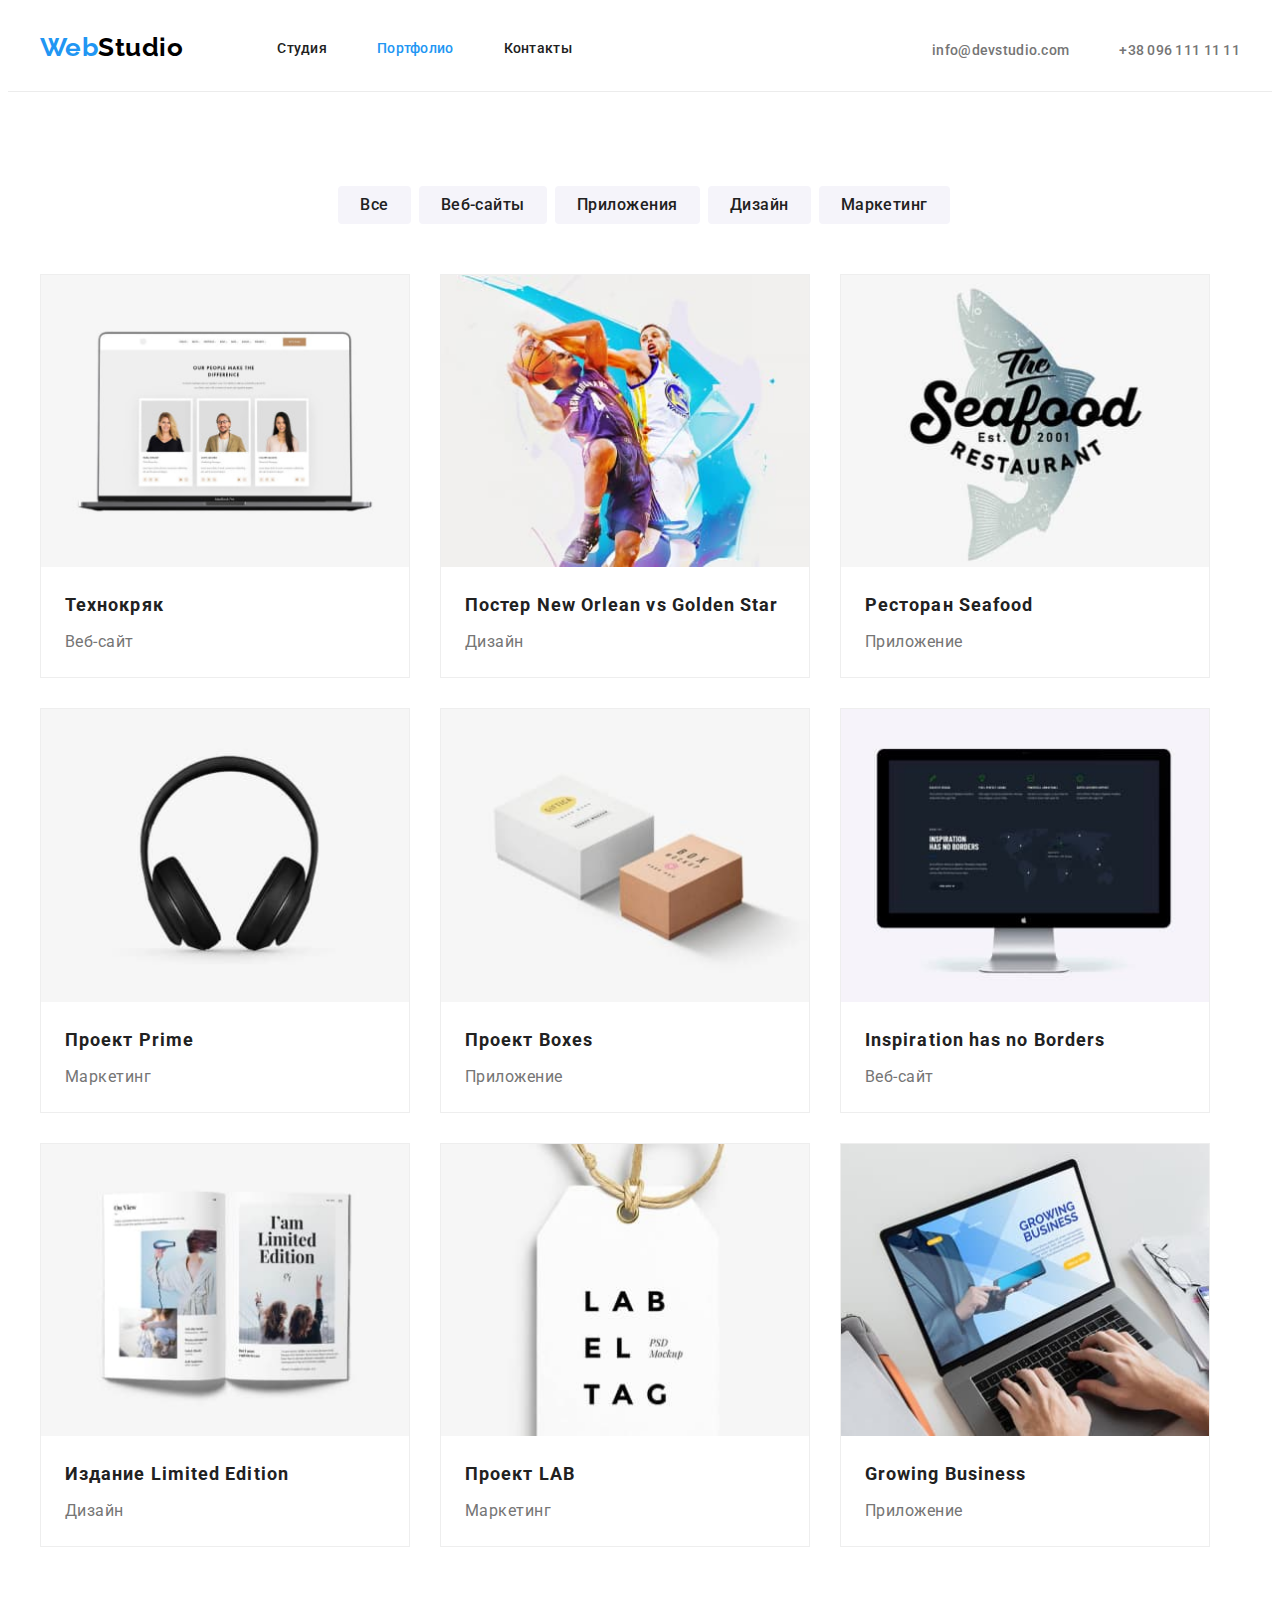
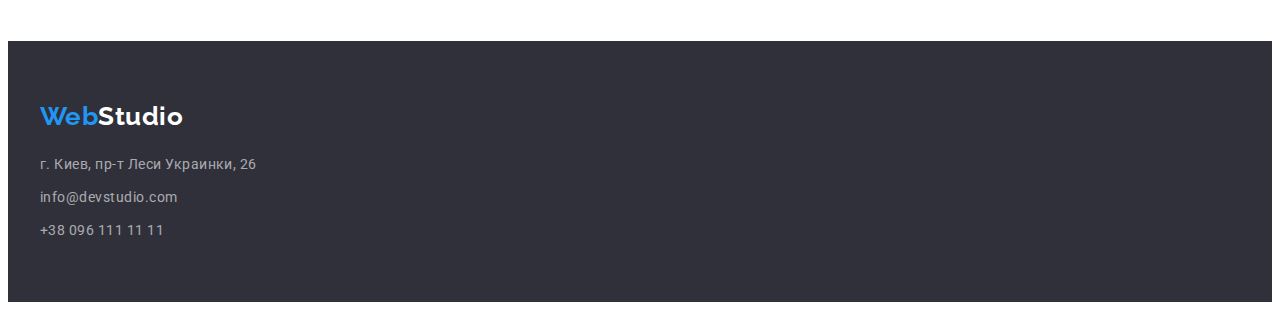
==== commit 4a796789: "Исправляет ошибки, согласно замечаний ментора." ====
--- a/portfolio.html
+++ b/portfolio.html
@@ -21,7 +21,8 @@
     <header class="page-header">
         <div class="container main-nav">
             <nav class="main-nav-list">
-                <a href="index.html" class="logo">Web<span class="logo-header">Studio</span></a>
+                <div class="logo-header-box"><a href="index.html" class="logo">Web<span
+                            class="logo-header">Studio</span></a></div>
                 <ul class="site-nav list">
                     <li class="item"><a href="./index.html" class="link">Студия</a></li>
                     <li class="item"><a href="./portfolio.html" class="link current">Портфолио</a></li>
@@ -54,55 +55,75 @@
 
                 <ul class="activities-list list">
                     <li class="item"> <img class="activities-item-img" src="./images/portfo1.jpg" alt="Ноутбук с изображением троих людей" width="370">
-                        <h3 class="activities-item-title">Технокряк</h3>
-                        <p class="activities-item-text">Веб-сайт</p>
+                        <div class="item-box">
+                            <h3 class="activities-item-title">Технокряк</h3>
+                            <p class="activities-item-text">Веб-сайт</p>
+                        </div>
                     </li>
                     <li class="item"> <img class="activities-item-img" src="./images/portfo2.jpg" alt="Два игрока баскетбола" width="370">
-                        <h3 class="activities-item-title">Постер <span lang="en">New Orlean vs Golden Star</span></h3>
-                        <p class="activities-item-text">Дизайн</p>
+                        <div class="item-box">
+                            <h3 class="activities-item-title">Постер <span lang="en">New Orlean vs Golden Star</span></h3>
+                            <p class="activities-item-text">Дизайн</p>
+                        </div>
                     </li>
                     <li class="item"> <img class="activities-item-img" src="./images/portfo3.jpg" alt="Логотип рыбного ресторана" width="370">
-                        <h3 class="activities-item-title">Ресторан <span lang="en">Seafood</span></h3>
-                        <p class="activities-item-text">Приложение</p>
+                        <div class="item-box">
+                            <h3 class="activities-item-title">Ресторан <span lang="en">Seafood</span></h3>
+                            <p class="activities-item-text">Приложение</p>
+                        </div>
                     </li>
                     <li class="item"> <img class="activities-item-img" src="./images/portfo4.jpg" alt="Наушники" width="370">
-                        <h3 class="activities-item-title">Проект <span lang="en">Prime</span></h3>
-                        <p class="activities-item-text">Маркетинг</p>
+                        <div class="item-box">
+                            <h3 class="activities-item-title">Проект <span lang="en">Prime</span></h3>
+                            <p class="activities-item-text">Маркетинг</p>
+                        </div>
                     </li>
                     <li class="item"> <img class="activities-item-img" src="./images/portfo5.jpg" alt="Две коробки на столе" width="370">
-                       <h3 class="activities-item-title">Проект <span lang="en">Boxes</span></h3>
-                        <p class="activities-item-text">Приложение</p>
+                       <div class="item-box">
+                           <h3 class="activities-item-title">Проект <span lang="en">Boxes</span></h3>
+                            <p class="activities-item-text">Приложение</p>
+                        </div>
                     </li>
                     <li class="item"> <img class="activities-item-img" src="./images/portfo6.jpg" alt="Страничка сайта на мониторе" width="370">
-                        <h3 class="activities-item-title" lang="en">Inspiration has no Borders</h3>
-                        <p class="activities-item-text">Веб-сайт</p>
+                        <div class="item-box">
+                            <h3 class="activities-item-title" lang="en">Inspiration has no Borders</h3>
+                            <p class="activities-item-text">Веб-сайт</p>
+                        </div>
                     </li>
                     <li class="item"> <img class="activities-item-img" src="./images/portfo7.jpg" alt="Журнал в развороте" width="370">
-                        <h3 class="activities-item-title">Издание <span lang="en">Limited Edition</span></h3>
-                        <p class="activities-item-text">Дизайн</p>
+                        <div class="item-box">
+                            <h3 class="activities-item-title">Издание <span lang="en">Limited Edition</span></h3>
+                            <p class="activities-item-text">Дизайн</p>
+                        </div>
                     </li>
                     <li class="item"> <img class="activities-item-img" src="./images/portfo8.jpg" alt="Изображение бирки с надписью" width="370">
-                        <h3 class="activities-item-title">Проект <span lang="en">LAB</span></h3>
-                        <p class="activities-item-text">Маркетинг</p>
+                        <div class="item-box">
+                            <h3 class="activities-item-title">Проект <span lang="en">LAB</span></h3>
+                            <p class="activities-item-text">Маркетинг</p>
+                        </div>
                     </li>
                     <li class="item"> <img class="activities-item-img" src="./images/portfo9.jpg" alt="Ноутбук с картинкой рекламы приложения" width="370">
-                        <h3 class="activities-item-title" lang="en">Growing Business</h3>
-                        <p class="activities-item-text">Приложение</p>
+                        <div class="item-box">
+                            <h3 class="activities-item-title" lang="en">Growing Business</h3>
+                            <p class="activities-item-text">Приложение</p>
+                        </div>
                     </li>        
                 </ul>
             </div>
         </section>
     </main>
         <!--Подвал-->
-        <footer class="footer">
-            <div class="container">
-                <a href="./index.html" class="logo" lang="en">Web<span class="logo-footer">Studio</span></a>
-                <address>
+        <footer class="page-footer">
+            <div class="container footer">
+                <div class="logo-footer-box"><a href="./index.html" class="logo" lang="en">Web<span
+                            class="logo-footer">Studio</span></a>
+                </div>
+                <address class="addres-list">
                     <ul class="footer-contacts list">
-                        <li><a href="https://goo.gl/maps/nZHNvtM2P8FYW9ou6" class="contacts-address" target="_blank"
-                                rel="noopener noreferrer">г. Киев, пр-т Леси Украинки, 26</a></li>
-                        <li><a href="mailto:info@devstudio.com" class="contacts-item link">info@devstudio.com</a></li>
-                        <li><a href="tel:+380961111111" class="contacts-item link">+38 096 111 11 11 </a></li>
+                        <li class="item"><a href="https://goo.gl/maps/nZHNvtM2P8FYW9ou6" class="contacts address"
+                                target="_blank" rel="noopener noreferrer">г. Киев, пр-т Леси Украинки, 26</a></li>
+                        <li class="item"><a href="mailto:info@devstudio.com" class="contacts link">info@devstudio.com</a></li>
+                        <li class="item"><a href="tel:+380961111111" class="contacts link">+38 096 111 11 11 </a></li>
                     </ul>
                 </address>
             </div>
--- a/css/styles.css
+++ b/css/styles.css
@@ -59,15 +59,11 @@
   border: none;
   cursor: pointer;
   border-radius: 4px;
-  min-width: 130px;
   text-align: center;
 }
 
 /* --------------Logo style------------- */
 .logo {
-  padding-top: 24px;
-  padding-bottom: 25px;
-
   color: var(--akcent-text-color);
   font-family: "Raleway", sans-serif;
   font-weight: 700;
@@ -75,8 +71,6 @@
   line-height: calc(31 / 26);
 }
 .logo-header {
-  padding-top: 24px;
-  padding-bottom: 25px;
   color: rgba(0, 0, 0, 1);
 }
 .logo-footer {
@@ -87,10 +81,14 @@
 /*-------------- Header --------------*/
 .page-header {
   background-color: var(--background-color-body);
-
   border-bottom-width: 1px;
   border-bottom-style: solid;
   border-bottom-color: #ececec;
+}
+.logo-header-box {
+  margin-right: auto;
+  padding-top: 24px;
+  padding-bottom: 25px;
 }
 /*-------------- Main-nav --------------*/
 .main-nav-list {
@@ -152,13 +150,12 @@
 /*---------------- Hero ----------------*/
 .hero {
   padding-top: 200px;
-  margin-bottom: 94px;
+  padding-bottom: 200px;
   background-color: var(--background-color-footer);
   text-align: center;
 }
 .hero-title {
   margin-top: 0;
-  padding-top: 200px;
   margin-bottom: 30px;
 
   font-weight: 900;
@@ -170,7 +167,6 @@
 }
 .button.secondary {
   padding: 10px 32px;
-  margin-bottom: 200px;
 
   font-family: inherit;
   font-weight: 700;
@@ -212,6 +208,9 @@
 }
 
 /*------------------ Features -------------*/
+.section.feature {
+  padding-bottom: 0;
+}
 .feature-list {
   display: flex;
   flex-wrap: wrap;
@@ -260,16 +259,14 @@
 }
 .team-list {
   display: flex;
-
+}
+.team-item-title {
+  margin-bottom: 10px;
+
+  font-weight: 500;
   font-size: 16px;
   line-height: calc(19 / 16);
   text-align: center;
-}
-.team-item-title {
-  padding-top: 30px;
-  margin-bottom: 10px;
-
-  font-weight: 500;
   color: var(--title-text-color);
 }
 .team-item-text {
@@ -287,30 +284,49 @@
   margin-left: 30px;
 }
 .item-content {
+  padding-top: 30px;
   padding-bottom: 30px;
   box-shadow: var(--card-shadows);
   border-radius: 0px 0px 4px 4px;
 }
 
 /*------------------ Footer ---------------*/
+.page-footer {
+  background-color: var(--background-color-footer);
+}
 .footer {
-  margin-bottom: auto;
+  display: flex;
+  flex-direction: column;
+  margin-right: auto;
   padding-top: 60px;
   padding-bottom: 60px;
-  background-color: var(--background-color-footer);
+}
+.logo-footer-box {
+  margin-bottom: 20px;
+}
+.addres-list {
+  display: flex;
 }
 .footer-contacts {
-  padding-top: 20px;
+  display: block;
+
+  flex-direction: column;
+  margin-right: auto;
   font-style: normal;
   font-size: 14px;
   line-height: calc(24 / 14);
   text-decoration: none;
 }
-.contacts-address {
+/* .footer-contacts .item + .item {
+  padding-top: 9px;
+} */
+.footer-contacts .item:not(:last-child) {
   margin-bottom: 9px;
+}
+.contacts .address {
   color: var(--secondary-text-color);
 }
-.contacts-item {
+.contacts {
   margin-bottom: 9px;
   color: rgba(255, 255, 255, 0.6);
 }
@@ -354,6 +370,9 @@
   width: 370px;
   margin-right: 30px;
   margin-bottom: 30px;
+  background: #ffffff;
+  border: 1px solid #eeeeee;
+  box-sizing: border-box;
 }
 .activities-list .item:nth-child(3n) {
   margin-right: 0;
@@ -370,6 +389,8 @@
 } */
 
 .activities-item-title {
+  margin-bottom: 4px;
+
   font-weight: 700;
   font-size: 18px;
   line-height: calc(36 / 18);
@@ -381,3 +402,6 @@
   line-height: calc(30 / 16);
   color: var(--primary-text-color);
 }
+.item-box {
+  padding: 20px 24px;
+}
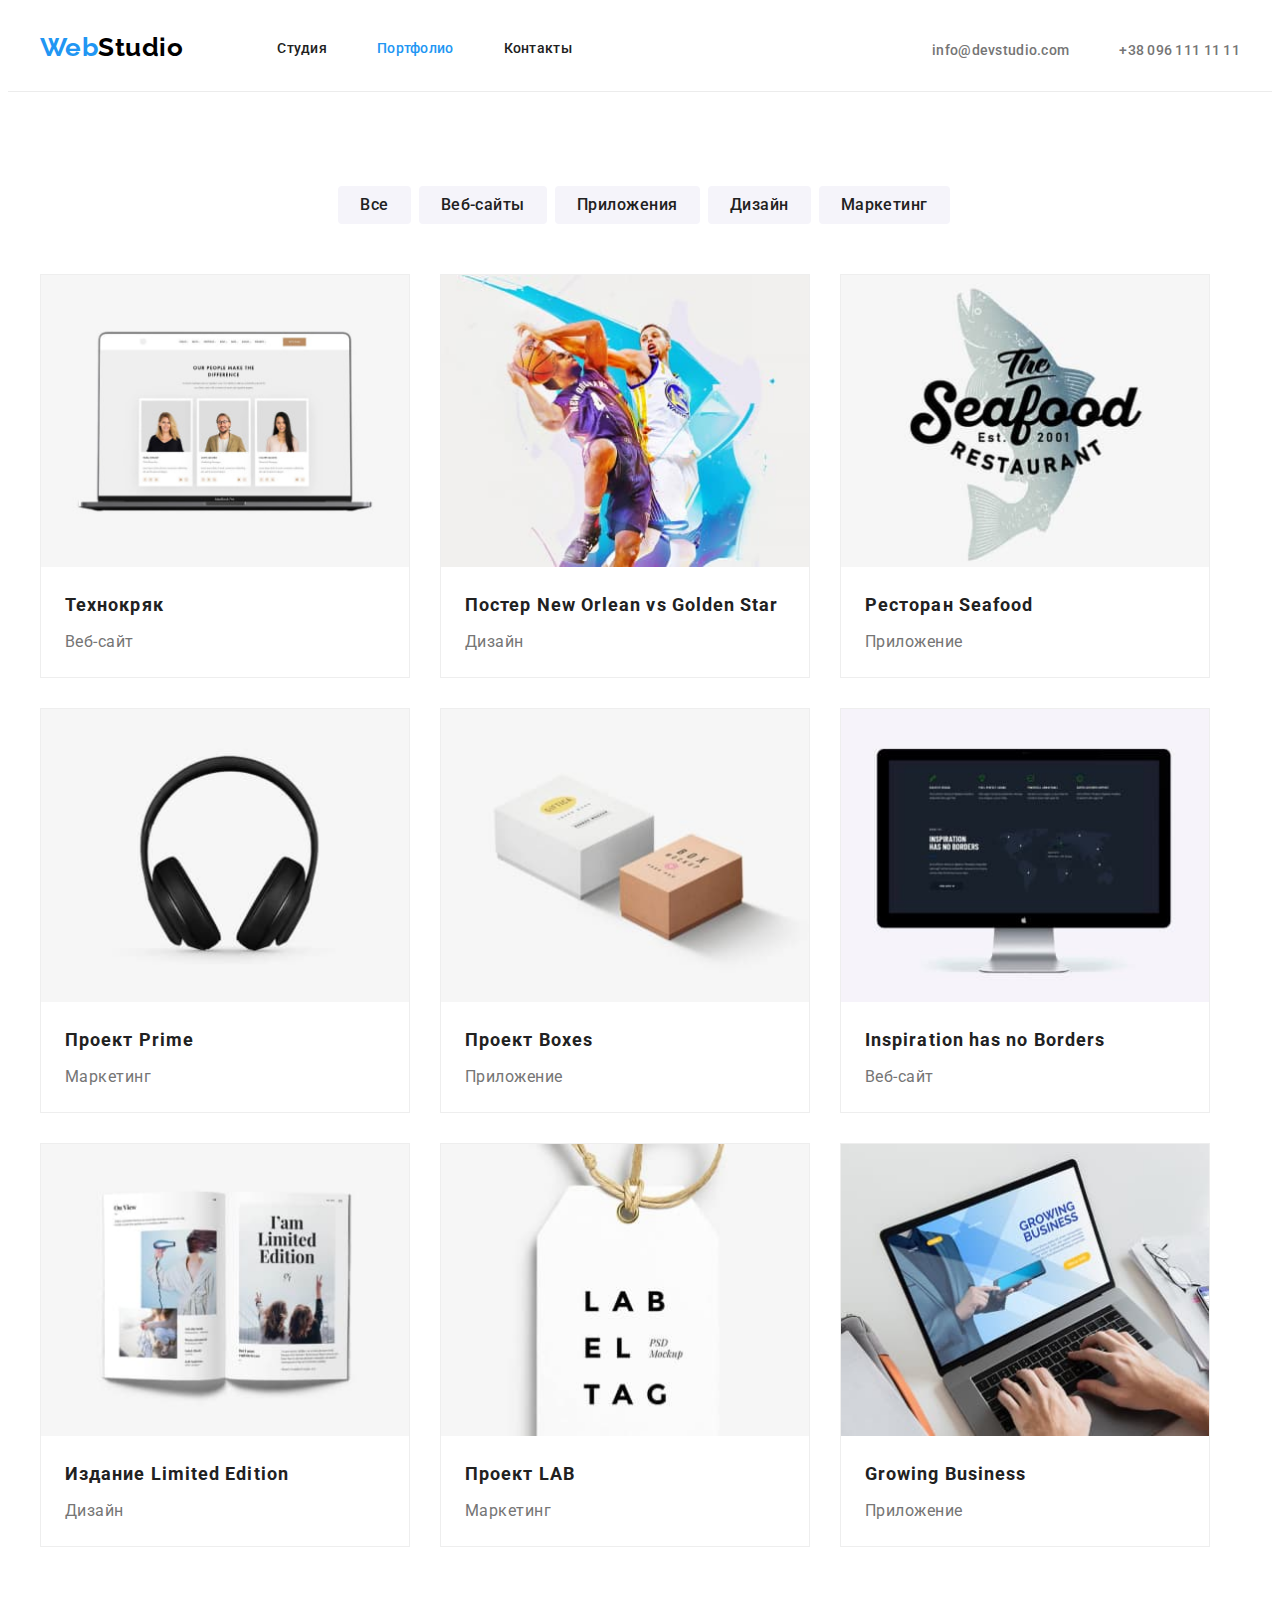
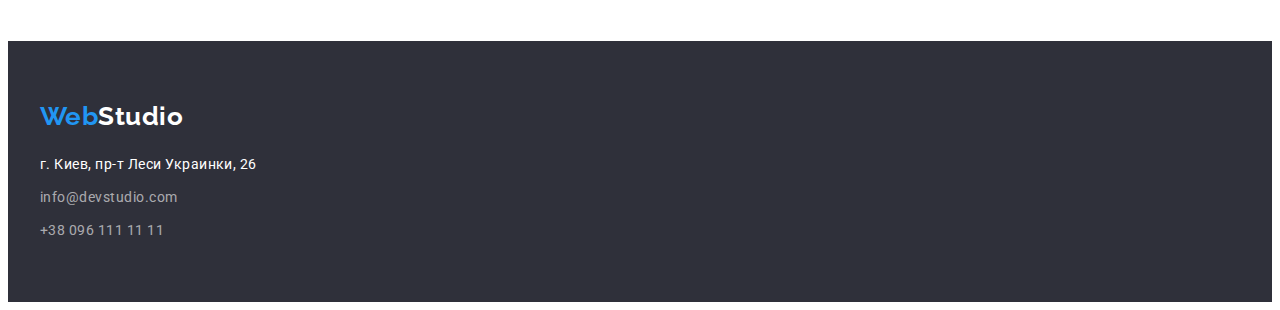
==== commit 31265f24: "Вносит правки после проверки ментора." ====
--- a/portfolio.html
+++ b/portfolio.html
@@ -113,8 +113,8 @@
         </section>
     </main>
         <!--Подвал-->
-        <footer class="page-footer">
-            <div class="container footer">
+        <footer class="footer">
+            <div class="container">
                 <div class="logo-footer-box"><a href="./index.html" class="logo" lang="en">Web<span
                             class="logo-footer">Studio</span></a>
                 </div>
--- a/css/styles.css
+++ b/css/styles.css
@@ -148,7 +148,7 @@
 }
 
 /*---------------- Hero ----------------*/
-.hero {
+.hero.section {
   padding-top: 200px;
   padding-bottom: 200px;
   background-color: var(--background-color-footer);
@@ -291,15 +291,13 @@
 }
 
 /*------------------ Footer ---------------*/
-.page-footer {
-  background-color: var(--background-color-footer);
-}
 .footer {
   display: flex;
   flex-direction: column;
   margin-right: auto;
   padding-top: 60px;
   padding-bottom: 60px;
+  background-color: var(--background-color-footer);
 }
 .logo-footer-box {
   margin-bottom: 20px;
@@ -323,7 +321,7 @@
 .footer-contacts .item:not(:last-child) {
   margin-bottom: 9px;
 }
-.contacts .address {
+.contacts.address {
   color: var(--secondary-text-color);
 }
 .contacts {
